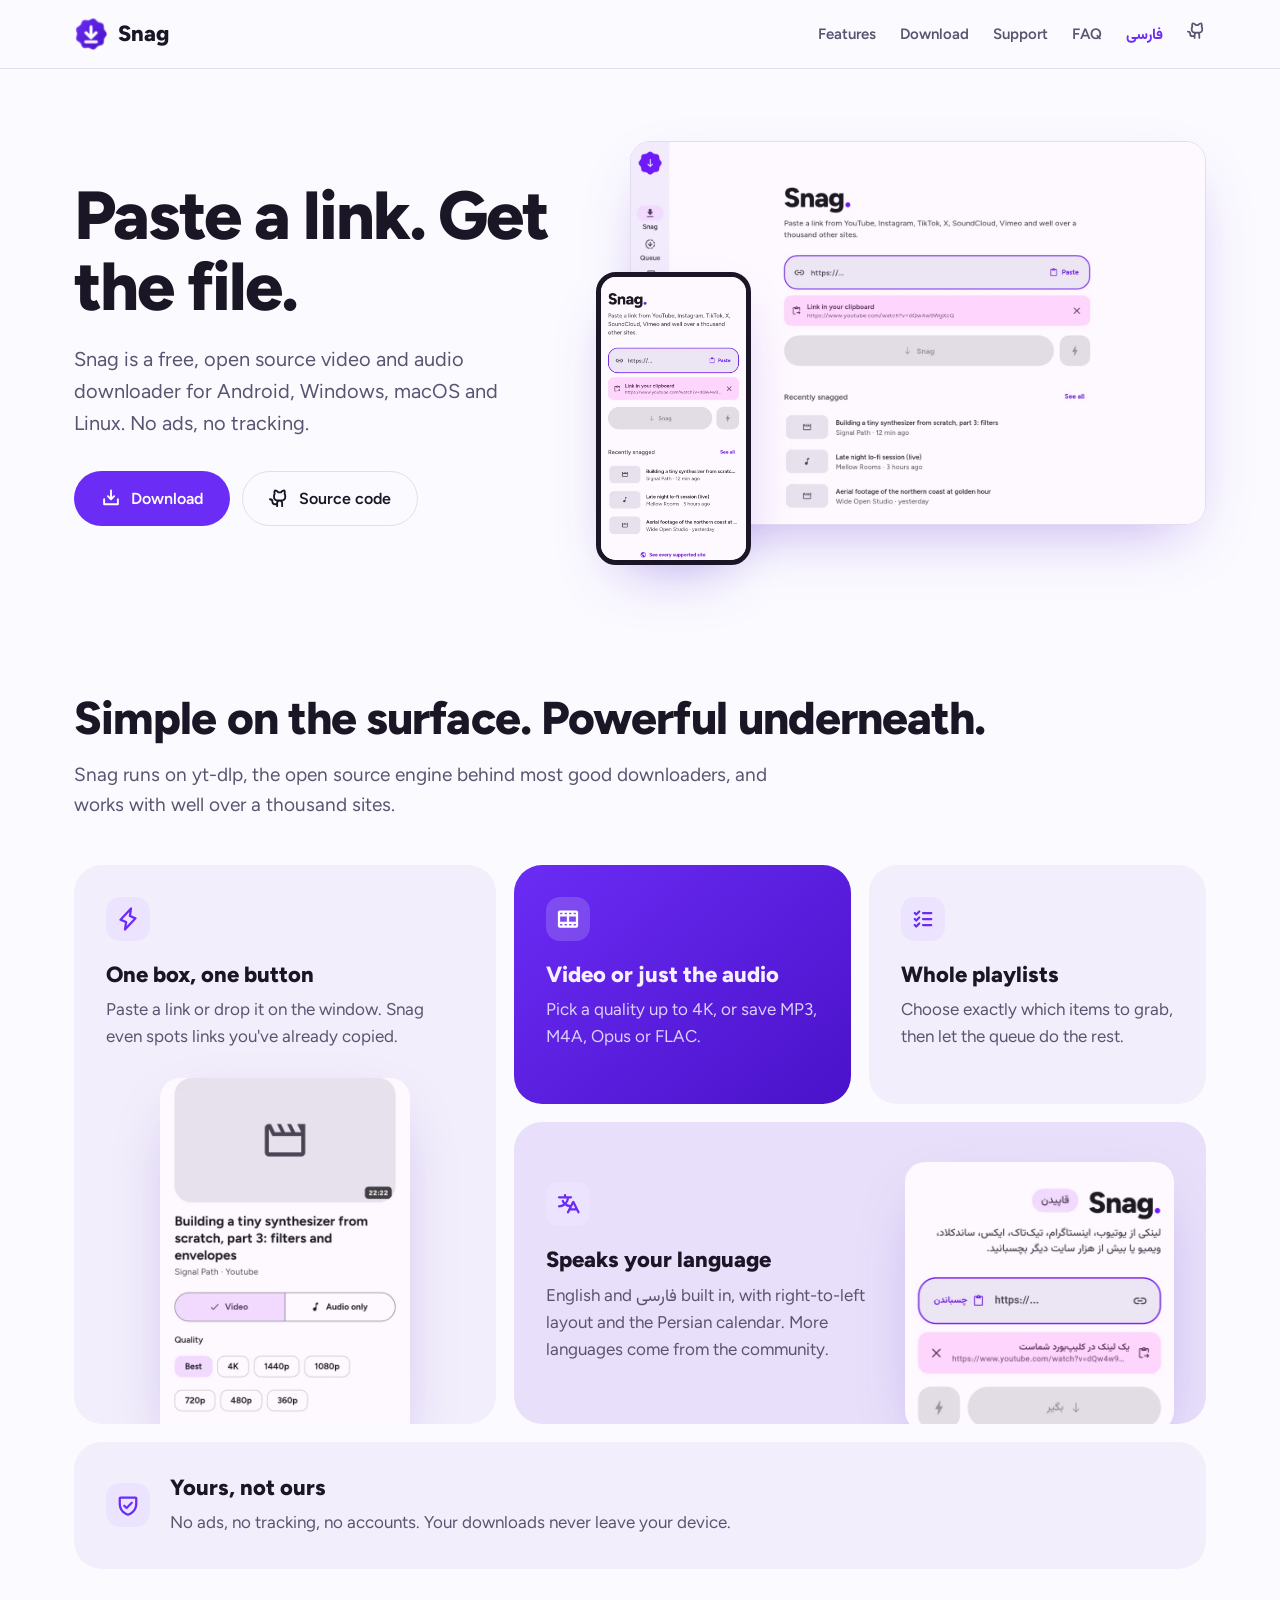
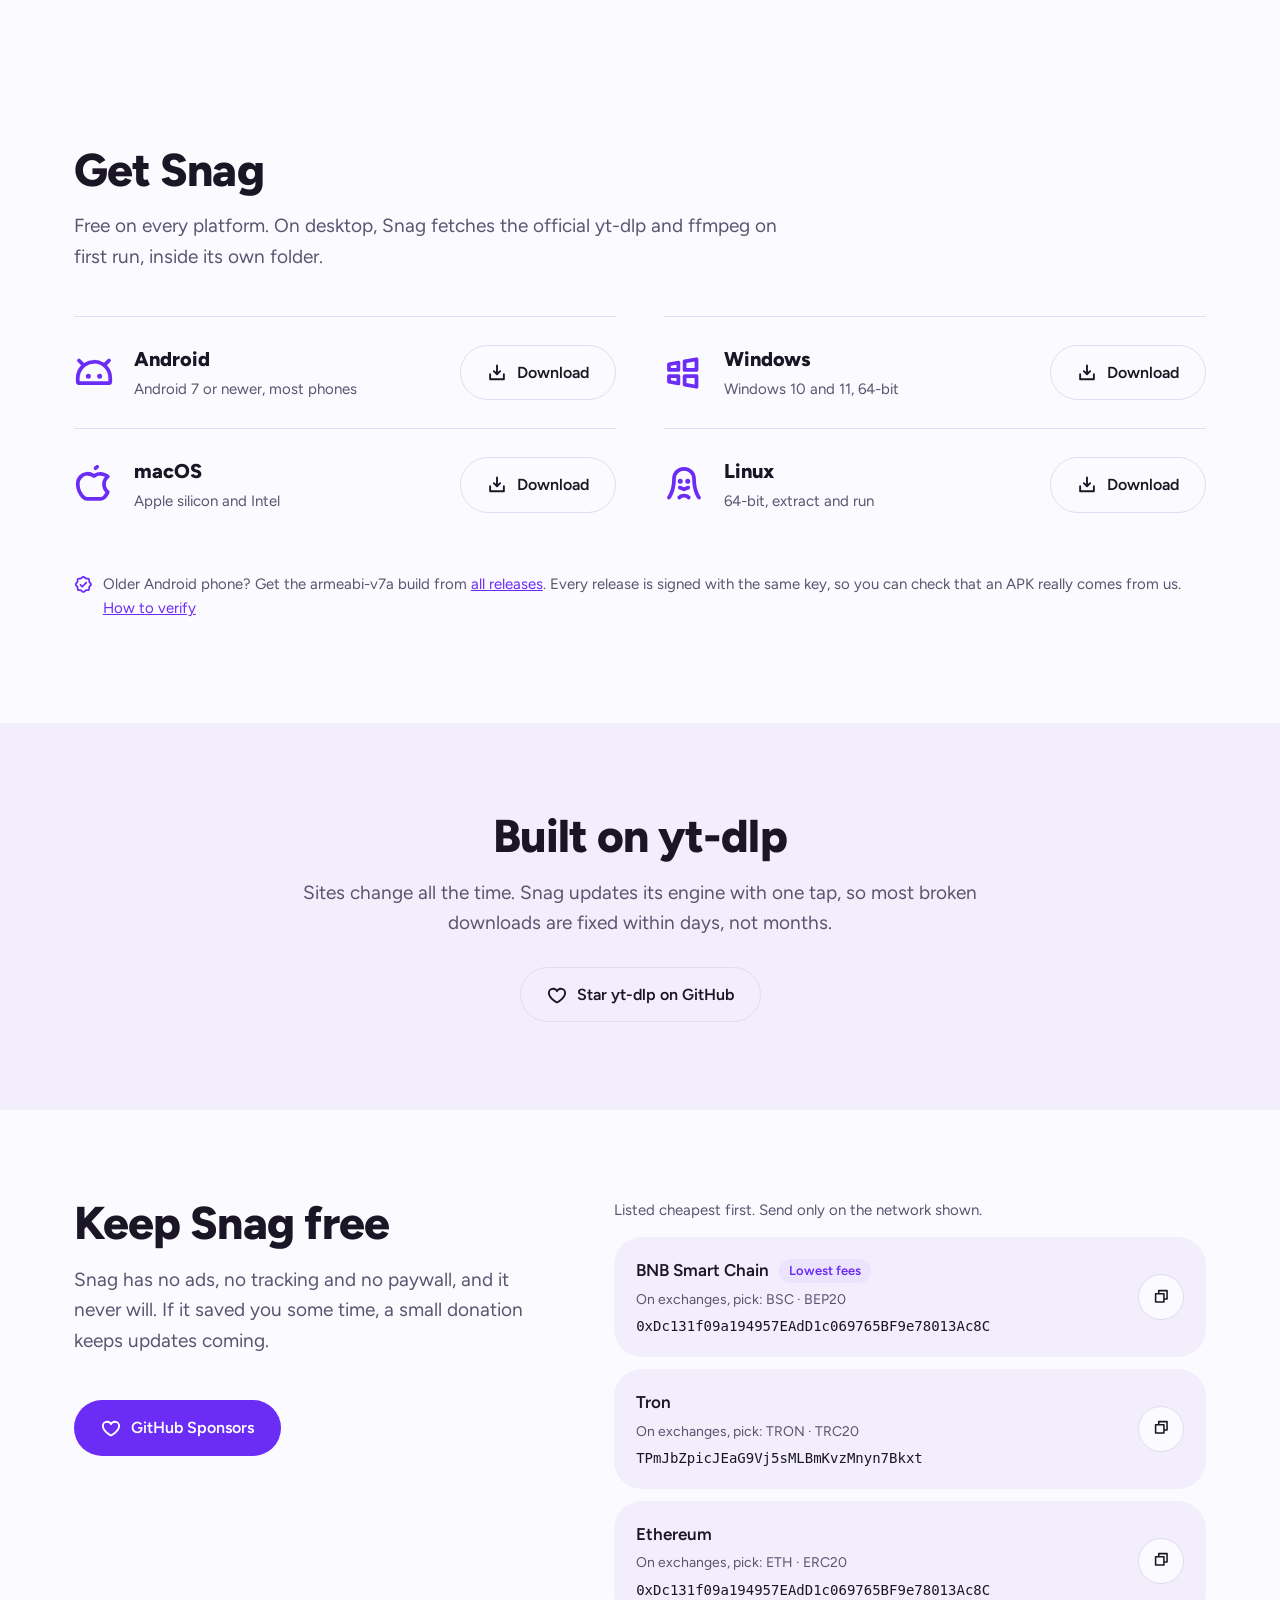
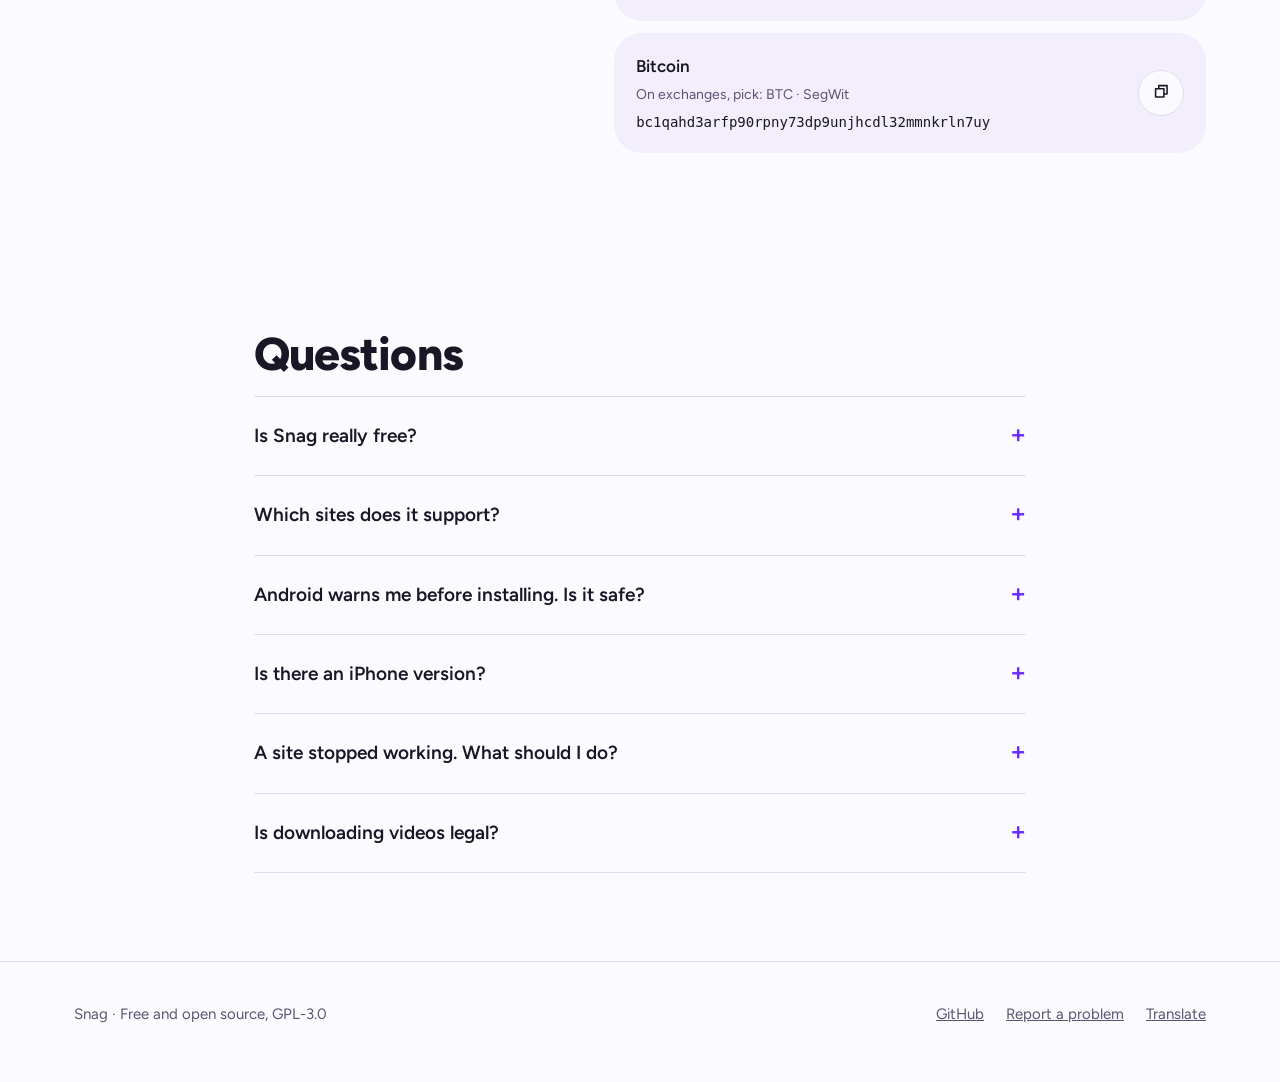
==== docs/index.html @ cbce8af0 "GitHub Pages site (English + Persian), stable release file names - docs/: landing page built by tool" ====
<!doctype html>
<html lang="en" dir="ltr">
<head>
<meta charset="utf-8">
<meta name="viewport" content="width=device-width, initial-scale=1">
<title>Snag: Free Open Source Video Downloader for Android and PC</title>
<meta name="description" content="Paste a link, get the file. Snag downloads video and audio from YouTube, Instagram, TikTok and over a thousand sites. Free, open source, no ads.">
<link rel="canonical" href="https://salehtz.github.io/snag/">
<link rel="alternate" hreflang="en" href="https://salehtz.github.io/snag/">
<link rel="alternate" hreflang="fa" href="https://salehtz.github.io/snag/fa/">
<link rel="alternate" hreflang="x-default" href="https://salehtz.github.io/snag/">
<meta name="theme-color" content="#6b2cf5">
<link rel="icon" type="image/png" sizes="32x32" href="site/favicon-32.png">
<link rel="apple-touch-icon" href="site/apple-touch-icon.png">
<meta property="og:type" content="website">
<meta property="og:site_name" content="Snag">
<meta property="og:title" content="Snag: Free Open Source Video Downloader for Android and PC">
<meta property="og:description" content="Paste a link, get the file. Snag downloads video and audio from YouTube, Instagram, TikTok and over a thousand sites. Free, open source, no ads.">
<meta property="og:url" content="https://salehtz.github.io/snag/">
<meta property="og:image" content="https://salehtz.github.io/snag/site/og-image.png">
<meta property="og:image:width" content="1200">
<meta property="og:image:height" content="630">
<meta property="og:locale" content="en_US">
<meta name="twitter:card" content="summary_large_image">
<link rel="preload" href="site/fonts/Figtree-ExtraBold.ttf" as="font" type="font/ttf" crossorigin>
<link rel="stylesheet" href="site/style.css">
<script type="application/ld+json">{"@context": "https://schema.org", "@type": "SoftwareApplication", "name": "Snag", "description": "Paste a link, get the file. Snag downloads video and audio from YouTube, Instagram, TikTok and over a thousand sites. Free, open source, no ads.", "url": "https://salehtz.github.io/snag/", "image": "https://salehtz.github.io/snag/site/icon-512.png", "screenshot": "https://salehtz.github.io/snag/site/img/home_phone_light.webp", "applicationCategory": "MultimediaApplication", "operatingSystem": "Android, Windows, macOS, Linux", "offers": {"@type": "Offer", "price": "0", "priceCurrency": "USD"}, "license": "https://www.gnu.org/licenses/gpl-3.0.html", "downloadUrl": "https://github.com/SalehTZ/snag/releases/latest", "codeRepository": "https://github.com/SalehTZ/snag", "inLanguage": ["en", "fa"]}</script>
<script type="application/ld+json">{"@context": "https://schema.org", "@type": "FAQPage", "mainEntity": [{"@type": "Question", "name": "Is Snag really free?", "acceptedAnswer": {"@type": "Answer", "text": "Yes. Snag is open source under the GPL-3.0 license, with no ads, no tracking, no accounts and no paid version. Donations keep development going."}}, {"@type": "Question", "name": "Which sites does it support?", "acceptedAnswer": {"@type": "Answer", "text": "Anything yt-dlp supports, including YouTube, Instagram, TikTok, X, Facebook, SoundCloud, Vimeo, Twitch, Reddit and well over a thousand more."}}, {"@type": "Question", "name": "Android warns me before installing. Is it safe?", "acceptedAnswer": {"@type": "Answer", "text": "Snag isn't on Google Play yet, so Play Protect may say it hasn't seen the app before. The code is public, and every release is signed with the same key, which you can verify."}}, {"@type": "Question", "name": "Is there an iPhone version?", "acceptedAnswer": {"@type": "Answer", "text": "No. iOS doesn't allow apps to run yt-dlp. Snag runs on Android, Windows, macOS and Linux."}}, {"@type": "Question", "name": "A site stopped working. What should I do?", "acceptedAnswer": {"@type": "Answer", "text": "Open Settings, then Components, and update yt-dlp. You can also switch on the nightly version, where fixes for broken sites land first."}}, {"@type": "Question", "name": "Is downloading videos legal?", "acceptedAnswer": {"@type": "Answer", "text": "It depends on the content and where you live. Only download what you have the right to, and respect each site's terms."}}]}</script>
</head>
<body>
<header class="nav"><div class="wrap">
  <a class="brand" href="./"><img src="site/favicon-32.png" srcset="site/icon-512.png 2x" alt="" width="34" height="34">Snag</a>
  <nav class="nav-links"><a class="hide-sm" href="#features">Features</a><a class="hide-sm" href="#download">Download</a><a class="hide-sm" href="#support">Support</a><a class="hide-sm" href="#faq">FAQ</a><a class="lang" href="fa/" hreflang="fa" lang="fa">فارسی</a>
  <a href="https://github.com/SalehTZ/snag" aria-label="GitHub"><svg class="icon " aria-hidden="true" xmlns="http://www.w3.org/2000/svg" viewBox="0 0 256 256" fill="currentColor"><path d="M212.62,75.17A63.7,63.7,0,0,0,206.39,26,12,12,0,0,0,196,20a63.71,63.71,0,0,0-50,24H126A63.71,63.71,0,0,0,76,20a12,12,0,0,0-10.39,6,63.7,63.7,0,0,0-6.23,49.17A61.5,61.5,0,0,0,52,104v8a60.1,60.1,0,0,0,45.76,58.28A43.66,43.66,0,0,0,92,192v4H76a20,20,0,0,1-20-20,44.05,44.05,0,0,0-44-44,12,12,0,0,0,0,24,20,20,0,0,1,20,20,44.05,44.05,0,0,0,44,44H92v12a12,12,0,0,0,24,0V192a20,20,0,0,1,40,0v40a12,12,0,0,0,24,0V192a43.66,43.66,0,0,0-5.76-21.72A60.1,60.1,0,0,0,220,112v-8A61.5,61.5,0,0,0,212.62,75.17ZM196,112a36,36,0,0,1-36,36H112a36,36,0,0,1-36-36v-8a37.87,37.87,0,0,1,6.13-20.12,11.65,11.65,0,0,0,1.58-11.49,39.9,39.9,0,0,1-.4-27.72,39.87,39.87,0,0,1,26.41,17.8A12,12,0,0,0,119.82,68h32.35a12,12,0,0,0,10.11-5.53,39.84,39.84,0,0,1,26.41-17.8,39.9,39.9,0,0,1-.4,27.72,12,12,0,0,0,1.61,11.53A37.85,37.85,0,0,1,196,104Z"/></svg></a></nav>
</div></header>

<main>
<section class="hero"><div class="wrap">
  <div>
    <h1 class="rise">Paste a link. Get the file.</h1>
    <p class="rise rise-2">Snag is a free, open source video and audio downloader for Android, Windows, macOS and Linux. No ads, no tracking.</p>
    <div class="ctas rise rise-3">
      <a class="btn btn-primary" href="#download"><svg class="icon " aria-hidden="true" xmlns="http://www.w3.org/2000/svg" viewBox="0 0 256 256" fill="currentColor"><path d="M228,144v64a12,12,0,0,1-12,12H40a12,12,0,0,1-12-12V144a12,12,0,0,1,24,0v52H204V144a12,12,0,0,1,24,0Zm-108.49,8.49a12,12,0,0,0,17,0l40-40a12,12,0,0,0-17-17L140,115V32a12,12,0,0,0-24,0v83L96.49,95.51a12,12,0,0,0-17,17Z"/></svg>Download</a>
      <a class="btn btn-ghost" href="https://github.com/SalehTZ/snag"><svg class="icon " aria-hidden="true" xmlns="http://www.w3.org/2000/svg" viewBox="0 0 256 256" fill="currentColor"><path d="M212.62,75.17A63.7,63.7,0,0,0,206.39,26,12,12,0,0,0,196,20a63.71,63.71,0,0,0-50,24H126A63.71,63.71,0,0,0,76,20a12,12,0,0,0-10.39,6,63.7,63.7,0,0,0-6.23,49.17A61.5,61.5,0,0,0,52,104v8a60.1,60.1,0,0,0,45.76,58.28A43.66,43.66,0,0,0,92,192v4H76a20,20,0,0,1-20-20,44.05,44.05,0,0,0-44-44,12,12,0,0,0,0,24,20,20,0,0,1,20,20,44.05,44.05,0,0,0,44,44H92v12a12,12,0,0,0,24,0V192a20,20,0,0,1,40,0v40a12,12,0,0,0,24,0V192a43.66,43.66,0,0,0-5.76-21.72A60.1,60.1,0,0,0,220,112v-8A61.5,61.5,0,0,0,212.62,75.17ZM196,112a36,36,0,0,1-36,36H112a36,36,0,0,1-36-36v-8a37.87,37.87,0,0,1,6.13-20.12,11.65,11.65,0,0,0,1.58-11.49,39.9,39.9,0,0,1-.4-27.72,39.87,39.87,0,0,1,26.41,17.8A12,12,0,0,0,119.82,68h32.35a12,12,0,0,0,10.11-5.53,39.84,39.84,0,0,1,26.41-17.8,39.9,39.9,0,0,1-.4,27.72,12,12,0,0,0,1.61,11.53A37.85,37.85,0,0,1,196,104Z"/></svg>Source code</a>
    </div>
  </div>
  <div class="shots rise rise-2">
    <picture><source srcset="site/img/home_desktop_dark.webp" media="(prefers-color-scheme: dark)"><img class="desktop" src="site/img/home_desktop_light.webp" alt="Snag on a desktop computer, ready for a link" width="1400" height="933" fetchpriority="high" decoding="sync"></picture>
    <picture><source srcset="site/img/home_phone_dark.webp" media="(prefers-color-scheme: dark)"><img class="phone" src="site/img/home_phone_light.webp" alt="Snag on an Android phone" width="560" height="1213" fetchpriority="high" decoding="sync"></picture>
  </div>
</div></section>

<section id="features"><div class="wrap">
  <h2>Simple on the surface. Powerful underneath.</h2>
  <p class="lead">Snag runs on yt-dlp, the open source engine behind most good downloaders, and works with well over a thousand sites.</p>
  <div class="bento"><article class="cell cell-main"><div class="ic"><svg class="icon " aria-hidden="true" xmlns="http://www.w3.org/2000/svg" viewBox="0 0 256 256" fill="currentColor"><path d="M219.71,117.38a12,12,0,0,0-7.25-8.52L161.28,88.39l10.59-70.61a12,12,0,0,0-20.64-10l-112,120a12,12,0,0,0,4.31,19.33l51.18,20.47L84.13,238.22a12,12,0,0,0,20.64,10l112-120A12,12,0,0,0,219.71,117.38ZM113.6,203.55l6.27-41.77a12,12,0,0,0-7.41-12.92L68.74,131.37,142.4,52.45l-6.27,41.77a12,12,0,0,0,7.41,12.92l43.72,17.49Z"/></svg></div><h3>One box, one button</h3><p>Paste a link or drop it on the window. Snag even spots links you&#x27;ve already copied.</p><picture><source srcset="site/img/sheet_phone_dark.webp" media="(prefers-color-scheme: dark)"><img class="" src="site/img/sheet_phone_light.webp" alt="Choosing quality before a download" width="560" height="1213" loading="lazy" decoding="async"></picture></article><article class="cell cell-brand"><div class="ic"><svg class="icon " aria-hidden="true" xmlns="http://www.w3.org/2000/svg" viewBox="0 0 256 256" fill="currentColor"><path d="M216,36H40A20,20,0,0,0,20,56V200a20,20,0,0,0,20,20H216a20,20,0,0,0,20-20V56A20,20,0,0,0,216,36ZM44,100h72v56H44Zm96-24V60h24V76Zm-24,0H92V60h24Zm0,104v16H92V180Zm24,0h24v16H140Zm0-24V100h72v56Zm72-80H188V60h24ZM68,60V76H44V60ZM44,180H68v16H44Zm144,16V180h24v16Z"/></svg></div><h3>Video or just the audio</h3><p>Pick a quality up to 4K, or save MP3, M4A, Opus or FLAC.</p></article><article class="cell"><div class="ic"><svg class="icon " aria-hidden="true" xmlns="http://www.w3.org/2000/svg" viewBox="0 0 256 256" fill="currentColor"><path d="M228,128a12,12,0,0,1-12,12H128a12,12,0,0,1,0-24h88A12,12,0,0,1,228,128ZM128,76h88a12,12,0,0,0,0-24H128a12,12,0,0,0,0,24Zm88,104H128a12,12,0,0,0,0,24h88a12,12,0,0,0,0-24ZM79.51,39.51,56,63l-7.51-7.52a12,12,0,0,0-17,17l16,16a12,12,0,0,0,17,0l32-32a12,12,0,0,0-17-17Zm0,64L56,127l-7.51-7.52a12,12,0,1,0-17,17l16,16a12,12,0,0,0,17,0l32-32a12,12,0,0,0-17-17Zm0,64L56,191l-7.51-7.52a12,12,0,1,0-17,17l16,16a12,12,0,0,0,17,0l32-32a12,12,0,0,0-17-17Z"/></svg></div><h3>Whole playlists</h3><p>Choose exactly which items to grab, then let the queue do the rest.</p></article><article class="cell cell-wide"><div><div class="ic"><svg class="icon " aria-hidden="true" xmlns="http://www.w3.org/2000/svg" viewBox="0 0 256 256" fill="currentColor"><path d="M250.73,210.63l-56-112a12,12,0,0,0-21.46,0l-20.52,41A84.2,84.2,0,0,1,114,126.22,107.48,107.48,0,0,0,139.33,68H160a12,12,0,0,0,0-24H108V32a12,12,0,0,0-24,0V44H32a12,12,0,0,0,0,24h83.13A83.69,83.69,0,0,1,96,110.35,84,84,0,0,1,83.6,91a12,12,0,1,0-21.81,10A107.55,107.55,0,0,0,78,126.24,83.54,83.54,0,0,1,32,140a12,12,0,0,0,0,24,107.47,107.47,0,0,0,64-21.07,108.4,108.4,0,0,0,45.39,19.44l-24.13,48.26a12,12,0,1,0,21.46,10.73L151.41,196h65.17l12.68,25.36a12,12,0,1,0,21.47-10.73ZM163.41,172,184,130.83,204.58,172Z"/></svg></div><h3>Speaks your language</h3><p>English and فارسی built in, with right-to-left layout and the Persian calendar. More languages come from the community.</p></div><picture><img class="" src="site/img/fa_home_phone.webp" alt="Snag in Persian" width="560" height="1213" loading="lazy" decoding="async"></picture></article><article class="cell cell-full"><div class="ic"><svg class="icon " aria-hidden="true" xmlns="http://www.w3.org/2000/svg" viewBox="0 0 256 256" fill="currentColor"><path d="M208,36H48A20,20,0,0,0,28,56v56c0,54.29,26.32,87.22,48.4,105.29,23.71,19.39,47.44,26,48.44,26.29a12.1,12.1,0,0,0,6.32,0c1-.28,24.73-6.9,48.44-26.29,22.08-18.07,48.4-51,48.4-105.29V56A20,20,0,0,0,208,36Zm-4,76c0,35.71-13.09,64.69-38.91,86.15A126.28,126.28,0,0,1,128,219.38a126.14,126.14,0,0,1-37.09-21.23C65.09,176.69,52,147.71,52,112V60H204ZM79.51,144.49a12,12,0,1,1,17-17L112,143l47.51-47.52a12,12,0,0,1,17,17l-56,56a12,12,0,0,1-17,0Z"/></svg></div><div><h3>Yours, not ours</h3><p>No ads, no tracking, no accounts. Your downloads never leave your device.</p></div></article></div>
</div></section>

<section id="download"><div class="wrap">
  <h2>Get Snag</h2>
  <p class="lead">Free on every platform. On desktop, Snag fetches the official yt-dlp and ffmpeg on first run, inside its own folder.</p>
  <div class="platforms"><div class="platform"><svg class="icon " aria-hidden="true" xmlns="http://www.w3.org/2000/svg" viewBox="0 0 256 256" fill="currentColor"><path d="M180,148a16,16,0,1,1-16-16A16,16,0,0,1,180,148ZM92,132a16,16,0,1,0,16,16A16,16,0,0,0,92,132Zm152,28v24a20,20,0,0,1-20,20H32a20,20,0,0,1-20-20V161.13A117.35,117.35,0,0,1,45.72,78.69L23.51,56.49a12,12,0,0,1,17-17L64.3,63.33A114.35,114.35,0,0,1,127.59,44H128a115.15,115.15,0,0,1,63.89,19.14l23.62-23.63a12,12,0,0,1,17,17l-22,22A115.18,115.18,0,0,1,244,160Zm-24,0a92,92,0,0,0-92.33-92C77.12,68.18,36,110,36,161.13V180H220Z"/></svg><div class="info"><strong>Android</strong><small>Android 7 or newer, most phones</small></div><a class="btn btn-ghost" href="https://github.com/SalehTZ/snag/releases/latest/download/snag-android-arm64-v8a.apk"><svg class="icon " aria-hidden="true" xmlns="http://www.w3.org/2000/svg" viewBox="0 0 256 256" fill="currentColor"><path d="M228,144v64a12,12,0,0,1-12,12H40a12,12,0,0,1-12-12V144a12,12,0,0,1,24,0v52H204V144a12,12,0,0,1,24,0Zm-108.49,8.49a12,12,0,0,0,17,0l40-40a12,12,0,0,0-17-17L140,115V32a12,12,0,0,0-24,0v83L96.49,95.51a12,12,0,0,0-17,17Z"/></svg>Download</a></div><div class="platform"><svg class="icon " aria-hidden="true" xmlns="http://www.w3.org/2000/svg" viewBox="0 0 256 256" fill="currentColor"><path d="M99.69,51.88a12,12,0,0,0-9.84-2.6l-60,10.91A12,12,0,0,0,20,72v36a12,12,0,0,0,12,12H92a12,12,0,0,0,12-12V61.09A12,12,0,0,0,99.69,51.88ZM80,96H44V82l36-6.54ZM215.69,30.79a12,12,0,0,0-9.84-2.6L129.85,42A12,12,0,0,0,120,53.82V108a12,12,0,0,0,12,12h76a12,12,0,0,0,12-12V40A12,12,0,0,0,215.69,30.79ZM196,96H144V63.83l52-9.45ZM92,136H32a12,12,0,0,0-12,12v36a12,12,0,0,0,9.85,11.81l60,10.91A12,12,0,0,0,104,194.91V148A12,12,0,0,0,92,136ZM80,180.53,44,174V160H80ZM208,136H132a12,12,0,0,0-12,12v54.18A12,12,0,0,0,129.85,214l76,13.82A12,12,0,0,0,220,216V148A12,12,0,0,0,208,136Zm-12,65.62-52-9.45V160h52Z"/></svg><div class="info"><strong>Windows</strong><small>Windows 10 and 11, 64-bit</small></div><a class="btn btn-ghost" href="https://github.com/SalehTZ/snag/releases/latest/download/snag-windows-x64.zip"><svg class="icon " aria-hidden="true" xmlns="http://www.w3.org/2000/svg" viewBox="0 0 256 256" fill="currentColor"><path d="M228,144v64a12,12,0,0,1-12,12H40a12,12,0,0,1-12-12V144a12,12,0,0,1,24,0v52H204V144a12,12,0,0,1,24,0Zm-108.49,8.49a12,12,0,0,0,17,0l40-40a12,12,0,0,0-17-17L140,115V32a12,12,0,0,0-24,0v83L96.49,95.51a12,12,0,0,0-17,17Z"/></svg>Download</a></div><div class="platform"><svg class="icon " aria-hidden="true" xmlns="http://www.w3.org/2000/svg" viewBox="0 0 256 256" fill="currentColor"><path d="M227,168a12,12,0,0,0-4.21-5.09C207.25,152.22,204,133.68,204,120c0-16.17,12.68-30.6,20.25-37.76a12,12,0,0,0,0-17.43C210.89,52.17,188.81,44,168,44a76.29,76.29,0,0,0-40,11.37,75.59,75.59,0,0,0-93.58,11A78.64,78.64,0,0,0,12,123.51,131,131,0,0,0,53.43,216,43.81,43.81,0,0,0,83.6,228h87.69a43.87,43.87,0,0,0,32.05-13.85,127.63,127.63,0,0,0,18.4-25.39c1.57-2.88,3-5.71,4.14-8.41C227.47,176.67,229.12,172.87,227,168Zm-41.23,29.82A19.78,19.78,0,0,1,171.29,204H83.6a19.85,19.85,0,0,1-13.7-5.42A107.18,107.18,0,0,1,36,122.88,54.49,54.49,0,0,1,51.5,83.28,50.86,50.86,0,0,1,88,68h.72A51.5,51.5,0,0,1,120.48,79.4a12,12,0,0,0,15,0A51.41,51.41,0,0,1,168,68a67.24,67.24,0,0,1,29.88,7.4C186.26,89.66,180,105.13,180,120c0,23.33,7.47,42.89,21.25,56.19A103.3,103.3,0,0,1,185.76,197.81ZM128.75,13A43.83,43.83,0,0,1,142.17,1.51a12,12,0,0,1,11.64,21,19.84,19.84,0,0,0-6.11,5.24A12,12,0,0,1,128.75,13Z"/></svg><div class="info"><strong>macOS</strong><small>Apple silicon and Intel</small></div><a class="btn btn-ghost" href="https://github.com/SalehTZ/snag/releases/latest/download/snag-macos.zip"><svg class="icon " aria-hidden="true" xmlns="http://www.w3.org/2000/svg" viewBox="0 0 256 256" fill="currentColor"><path d="M228,144v64a12,12,0,0,1-12,12H40a12,12,0,0,1-12-12V144a12,12,0,0,1,24,0v52H204V144a12,12,0,0,1,24,0Zm-108.49,8.49a12,12,0,0,0,17,0l40-40a12,12,0,0,0-17-17L140,115V32a12,12,0,0,0-24,0v83L96.49,95.51a12,12,0,0,0-17,17Z"/></svg>Download</a></div><div class="platform"><svg class="icon " aria-hidden="true" xmlns="http://www.w3.org/2000/svg" viewBox="0 0 256 256" fill="currentColor"><path d="M231.49,217.38a12,12,0,0,1-16.89-1.9C213.19,213.72,180,171.24,180,88A52,52,0,1,0,76,88c0,83.24-33.21,125.72-34.62,127.48A12,12,0,0,1,22.6,200.53C23,200,52,162.06,52,88a76,76,0,1,1,152,0c0,74.19,29.1,112.16,29.4,112.54A12,12,0,0,1,231.49,217.38ZM104,120a16,16,0,1,0-16-16A16,16,0,0,0,104,120Zm64-16a16,16,0,1,0-16,16A16,16,0,0,0,168,104ZM95.26,155l28,12a12,12,0,0,0,9.45,0l28-12A12,12,0,0,0,151.26,133l-23.27,10-23.27-10A12,12,0,0,0,95.26,155ZM128,184a57.12,57.12,0,0,0-38.66,15.15,12,12,0,0,0,16.23,17.69,32.86,32.86,0,0,1,44.85,0,12,12,0,1,0,16.23-17.69A57.1,57.1,0,0,0,128,184Z"/></svg><div class="info"><strong>Linux</strong><small>64-bit, extract and run</small></div><a class="btn btn-ghost" href="https://github.com/SalehTZ/snag/releases/latest/download/snag-linux-x64.tar.gz"><svg class="icon " aria-hidden="true" xmlns="http://www.w3.org/2000/svg" viewBox="0 0 256 256" fill="currentColor"><path d="M228,144v64a12,12,0,0,1-12,12H40a12,12,0,0,1-12-12V144a12,12,0,0,1,24,0v52H204V144a12,12,0,0,1,24,0Zm-108.49,8.49a12,12,0,0,0,17,0l40-40a12,12,0,0,0-17-17L140,115V32a12,12,0,0,0-24,0v83L96.49,95.51a12,12,0,0,0-17,17Z"/></svg>Download</a></div></div>
  <p class="note"><svg class="icon " aria-hidden="true" xmlns="http://www.w3.org/2000/svg" viewBox="0 0 256 256" fill="currentColor"><path d="M228.75,100.05c-3.52-3.67-7.15-7.46-8.34-10.33-1.06-2.56-1.14-7.83-1.21-12.47-.15-10-.34-22.44-9.18-31.27s-21.27-9-31.27-9.18c-4.64-.07-9.91-.15-12.47-1.21-2.87-1.19-6.66-4.82-10.33-8.34C148.87,20.46,140.05,12,128,12s-20.87,8.46-27.95,15.25c-3.67,3.52-7.46,7.15-10.33,8.34-2.56,1.06-7.83,1.14-12.47,1.21C67.25,37,54.81,37.14,46,46S37,67.25,36.8,77.25c-.07,4.64-.15,9.91-1.21,12.47-1.19,2.87-4.82,6.66-8.34,10.33C20.46,107.13,12,116,12,128S20.46,148.87,27.25,156c3.52,3.67,7.15,7.46,8.34,10.33,1.06,2.56,1.14,7.83,1.21,12.47.15,10,.34,22.44,9.18,31.27s21.27,9,31.27,9.18c4.64.07,9.91.15,12.47,1.21,2.87,1.19,6.66,4.82,10.33,8.34C107.13,235.54,116,244,128,244s20.87-8.46,27.95-15.25c3.67-3.52,7.46-7.15,10.33-8.34,2.56-1.06,7.83-1.14,12.47-1.21,10-.15,22.44-.34,31.27-9.18s9-21.27,9.18-31.27c.07-4.64.15-9.91,1.21-12.47,1.19-2.87,4.82-6.66,8.34-10.33C235.54,148.87,244,140.05,244,128S235.54,107.13,228.75,100.05Zm-17.32,39.29c-4.82,5-10.28,10.72-13.19,17.76-2.82,6.8-2.93,14.16-3,21.29-.08,5.36-.19,12.71-2.15,14.66s-9.3,2.07-14.66,2.15c-7.13.11-14.49.22-21.29,3-7,2.91-12.73,8.37-17.76,13.19C135.78,214.84,130.4,220,128,220s-7.78-5.16-11.34-8.57c-5-4.82-10.72-10.28-17.76-13.19-6.8-2.82-14.16-2.93-21.29-3-5.36-.08-12.71-.19-14.66-2.15s-2.07-9.3-2.15-14.66c-.11-7.13-.22-14.49-3-21.29-2.91-7-8.37-12.73-13.19-17.76C41.16,135.78,36,130.4,36,128s5.16-7.78,8.57-11.34c4.82-5,10.28-10.72,13.19-17.76,2.82-6.8,2.93-14.16,3-21.29C60.88,72.25,61,64.9,63,63s9.3-2.07,14.66-2.15c7.13-.11,14.49-.22,21.29-3,7-2.91,12.73-8.37,17.76-13.19C120.22,41.16,125.6,36,128,36s7.78,5.16,11.34,8.57c5,4.82,10.72,10.28,17.76,13.19,6.8,2.82,14.16,2.93,21.29,3,5.36.08,12.71.19,14.66,2.15s2.07,9.3,2.15,14.66c.11,7.13.22,14.49,3,21.29,2.91,7,8.37,12.73,13.19,17.76,3.41,3.56,8.57,8.94,8.57,11.34S214.84,135.78,211.43,139.34ZM176.49,95.51a12,12,0,0,1,0,17l-56,56a12,12,0,0,1-17,0l-24-24a12,12,0,1,1,17-17L112,143l47.51-47.52A12,12,0,0,1,176.49,95.51Z"/></svg><span>Older Android phone? Get the armeabi-v7a build from <a href="https://github.com/SalehTZ/snag/releases/latest">all releases</a>. Every release is signed with the same key, so you can check that an APK really comes from us. <a href="https://github.com/SalehTZ/snag#readme">How to verify</a></span></p>
</div></section>

<section class="engine"><div class="wrap">
  <h2>Built on yt-dlp</h2>
  <p>Sites change all the time. Snag updates its engine with one tap, so most broken downloads are fixed within days, not months.</p>
  <a class="btn btn-ghost" href="https://github.com/yt-dlp/yt-dlp"><svg class="icon " aria-hidden="true" xmlns="http://www.w3.org/2000/svg" viewBox="0 0 256 256" fill="currentColor"><path d="M178,36c-20.09,0-37.92,7.93-50,21.56C115.92,43.93,98.09,36,78,36a66.08,66.08,0,0,0-66,66c0,72.34,105.81,130.14,110.31,132.57a12,12,0,0,0,11.38,0C138.19,232.14,244,174.34,244,102A66.08,66.08,0,0,0,178,36Zm-5.49,142.36A328.69,328.69,0,0,1,128,210.16a328.69,328.69,0,0,1-44.51-31.8C61.82,159.77,36,131.42,36,102A42,42,0,0,1,78,60c17.8,0,32.7,9.4,38.89,24.54a12,12,0,0,0,22.22,0C145.3,69.4,160.2,60,178,60a42,42,0,0,1,42,42C220,131.42,194.18,159.77,172.51,178.36Z"/></svg>Star yt-dlp on GitHub</a>
</div></section>

<section id="support" class="support"><div class="wrap">
  <div>
    <h2>Keep Snag free</h2>
    <p class="lead">Snag has no ads, no tracking and no paywall, and it never will. If it saved you some time, a small donation keeps updates coming.</p>
    <a class="btn btn-primary" href="https://github.com/sponsors/SalehTZ"><svg class="icon " aria-hidden="true" xmlns="http://www.w3.org/2000/svg" viewBox="0 0 256 256" fill="currentColor"><path d="M178,36c-20.09,0-37.92,7.93-50,21.56C115.92,43.93,98.09,36,78,36a66.08,66.08,0,0,0-66,66c0,72.34,105.81,130.14,110.31,132.57a12,12,0,0,0,11.38,0C138.19,232.14,244,174.34,244,102A66.08,66.08,0,0,0,178,36Zm-5.49,142.36A328.69,328.69,0,0,1,128,210.16a328.69,328.69,0,0,1-44.51-31.8C61.82,159.77,36,131.42,36,102A42,42,0,0,1,78,60c17.8,0,32.7,9.4,38.89,24.54a12,12,0,0,0,22.22,0C145.3,69.4,160.2,60,178,60a42,42,0,0,1,42,42C220,131.42,194.18,159.77,172.51,178.36Z"/></svg>GitHub Sponsors</a>
  </div>
  <div>
    <p class="note" style="margin-top:0">Listed cheapest first. Send only on the network shown.</p>
    <div class="wallets"><div class="wallet"><div class="net">BNB Smart Chain<span class="pill">Lowest fees</span></div><div class="pick">On exchanges, pick: <span class="ltr">BSC · BEP20</span></div><code>0xDc131f09a194957EAdD1c069765BF9e78013Ac8C</code><button class="copy" type="button" data-copy="0xDc131f09a194957EAdD1c069765BF9e78013Ac8C" aria-label="Copy address: BNB Smart Chain"><span class="todo"><svg class="icon " aria-hidden="true" xmlns="http://www.w3.org/2000/svg" viewBox="0 0 256 256" fill="currentColor"><path d="M216,28H88A12,12,0,0,0,76,40V76H40A12,12,0,0,0,28,88V216a12,12,0,0,0,12,12H168a12,12,0,0,0,12-12V180h36a12,12,0,0,0,12-12V40A12,12,0,0,0,216,28ZM156,204H52V100H156Zm48-48H180V88a12,12,0,0,0-12-12H100V52H204Z"/></svg></span><span class="done"><svg class="icon " aria-hidden="true" xmlns="http://www.w3.org/2000/svg" viewBox="0 0 256 256" fill="currentColor"><path d="M232.49,80.49l-128,128a12,12,0,0,1-17,0l-56-56a12,12,0,1,1,17-17L96,183,215.51,63.51a12,12,0,0,1,17,17Z"/></svg></span></button></div><div class="wallet"><div class="net">Tron</div><div class="pick">On exchanges, pick: <span class="ltr">TRON · TRC20</span></div><code>TPmJbZpicJEaG9Vj5sMLBmKvzMnyn7Bkxt</code><button class="copy" type="button" data-copy="TPmJbZpicJEaG9Vj5sMLBmKvzMnyn7Bkxt" aria-label="Copy address: Tron"><span class="todo"><svg class="icon " aria-hidden="true" xmlns="http://www.w3.org/2000/svg" viewBox="0 0 256 256" fill="currentColor"><path d="M216,28H88A12,12,0,0,0,76,40V76H40A12,12,0,0,0,28,88V216a12,12,0,0,0,12,12H168a12,12,0,0,0,12-12V180h36a12,12,0,0,0,12-12V40A12,12,0,0,0,216,28ZM156,204H52V100H156Zm48-48H180V88a12,12,0,0,0-12-12H100V52H204Z"/></svg></span><span class="done"><svg class="icon " aria-hidden="true" xmlns="http://www.w3.org/2000/svg" viewBox="0 0 256 256" fill="currentColor"><path d="M232.49,80.49l-128,128a12,12,0,0,1-17,0l-56-56a12,12,0,1,1,17-17L96,183,215.51,63.51a12,12,0,0,1,17,17Z"/></svg></span></button></div><div class="wallet"><div class="net">Ethereum</div><div class="pick">On exchanges, pick: <span class="ltr">ETH · ERC20</span></div><code>0xDc131f09a194957EAdD1c069765BF9e78013Ac8C</code><button class="copy" type="button" data-copy="0xDc131f09a194957EAdD1c069765BF9e78013Ac8C" aria-label="Copy address: Ethereum"><span class="todo"><svg class="icon " aria-hidden="true" xmlns="http://www.w3.org/2000/svg" viewBox="0 0 256 256" fill="currentColor"><path d="M216,28H88A12,12,0,0,0,76,40V76H40A12,12,0,0,0,28,88V216a12,12,0,0,0,12,12H168a12,12,0,0,0,12-12V180h36a12,12,0,0,0,12-12V40A12,12,0,0,0,216,28ZM156,204H52V100H156Zm48-48H180V88a12,12,0,0,0-12-12H100V52H204Z"/></svg></span><span class="done"><svg class="icon " aria-hidden="true" xmlns="http://www.w3.org/2000/svg" viewBox="0 0 256 256" fill="currentColor"><path d="M232.49,80.49l-128,128a12,12,0,0,1-17,0l-56-56a12,12,0,1,1,17-17L96,183,215.51,63.51a12,12,0,0,1,17,17Z"/></svg></span></button></div><div class="wallet"><div class="net">Bitcoin</div><div class="pick">On exchanges, pick: <span class="ltr">BTC · SegWit</span></div><code>bc1qahd3arfp90rpny73dp9unjhcdl32mmnkrln7uy</code><button class="copy" type="button" data-copy="bc1qahd3arfp90rpny73dp9unjhcdl32mmnkrln7uy" aria-label="Copy address: Bitcoin"><span class="todo"><svg class="icon " aria-hidden="true" xmlns="http://www.w3.org/2000/svg" viewBox="0 0 256 256" fill="currentColor"><path d="M216,28H88A12,12,0,0,0,76,40V76H40A12,12,0,0,0,28,88V216a12,12,0,0,0,12,12H168a12,12,0,0,0,12-12V180h36a12,12,0,0,0,12-12V40A12,12,0,0,0,216,28ZM156,204H52V100H156Zm48-48H180V88a12,12,0,0,0-12-12H100V52H204Z"/></svg></span><span class="done"><svg class="icon " aria-hidden="true" xmlns="http://www.w3.org/2000/svg" viewBox="0 0 256 256" fill="currentColor"><path d="M232.49,80.49l-128,128a12,12,0,0,1-17,0l-56-56a12,12,0,1,1,17-17L96,183,215.51,63.51a12,12,0,0,1,17,17Z"/></svg></span></button></div></div>
  </div>
</div></section>

<section id="faq" class="faq"><div class="wrap">
  <h2>Questions</h2>
  <details><summary>Is Snag really free?</summary><p>Yes. Snag is open source under the GPL-3.0 license, with no ads, no tracking, no accounts and no paid version. Donations keep development going.</p></details><details><summary>Which sites does it support?</summary><p>Anything yt-dlp supports, including YouTube, Instagram, TikTok, X, Facebook, SoundCloud, Vimeo, Twitch, Reddit and well over a thousand more.</p></details><details><summary>Android warns me before installing. Is it safe?</summary><p>Snag isn&#x27;t on Google Play yet, so Play Protect may say it hasn&#x27;t seen the app before. The code is public, and every release is signed with the same key, which you can verify.</p></details><details><summary>Is there an iPhone version?</summary><p>No. iOS doesn&#x27;t allow apps to run yt-dlp. Snag runs on Android, Windows, macOS and Linux.</p></details><details><summary>A site stopped working. What should I do?</summary><p>Open Settings, then Components, and update yt-dlp. You can also switch on the nightly version, where fixes for broken sites land first.</p></details><details><summary>Is downloading videos legal?</summary><p>It depends on the content and where you live. Only download what you have the right to, and respect each site&#x27;s terms.</p></details>
</div></section>
</main>

<footer><div class="wrap">
  <span>Snag · Free and open source, GPL-3.0</span>
  <nav><a href="https://github.com/SalehTZ/snag">GitHub</a><a href="https://github.com/SalehTZ/snag/issues">Report a problem</a><a href="https://github.com/SalehTZ/snag/blob/main/TRANSLATING.md">Translate</a></nav>
</div></footer>

<script>
document.querySelectorAll("[data-copy]").forEach((b) => b.addEventListener("click", async () => {
  try { await navigator.clipboard.writeText(b.dataset.copy); } catch (_) { return; }
  b.classList.add("copied");
  setTimeout(() => b.classList.remove("copied"), 1600);
}));
</script>
</body>
</html>
---- docs/site/style.css ----
/* Snag website. Plain CSS, no build step.
   Shape rule: buttons are pills, cards are 28px, screenshots are 20px. */

@font-face { font-family: Figtree; src: url(fonts/Figtree-Regular.ttf) format("truetype"); font-weight: 400; font-display: swap; }
@font-face { font-family: Figtree; src: url(fonts/Figtree-SemiBold.ttf) format("truetype"); font-weight: 600; font-display: swap; }
@font-face { font-family: Figtree; src: url(fonts/Figtree-ExtraBold.ttf) format("truetype"); font-weight: 800; font-display: swap; }
@font-face { font-family: Vazirmatn; src: url(fonts/Vazirmatn-Regular.ttf) format("truetype"); font-weight: 400; font-display: swap; }
@font-face { font-family: Vazirmatn; src: url(fonts/Vazirmatn-Bold.ttf) format("truetype"); font-weight: 600 800; font-display: swap; }

:root {
  --bg: #fbfaff;
  --surface: #f2eefb;
  --surface-strong: #e8e0fa;
  --text: #1a1625;
  --muted: #5b5470;
  --line: #e2dcf0;
  --accent: #6b2cf5;
  --accent-strong: #4a12c9;
  --on-accent: #ffffff;
  --accent-soft: #ece4ff;
  --shadow: 0 24px 60px -24px rgb(74 18 201 / 0.35);
  --radius-card: 28px;
  --radius-img: 20px;
  --font: Figtree, Vazirmatn, system-ui, sans-serif;
  color-scheme: light dark;
}

@media (prefers-color-scheme: dark) {
  :root {
    --bg: #110e1a;
    --surface: #1b1727;
    --surface-strong: #251f36;
    --text: #f1edfa;
    --muted: #b1a9c7;
    --line: #2c2540;
    --accent: #b69cff;
    --accent-strong: #d3c3ff;
    --on-accent: #1d0a52;
    --accent-soft: #2a2047;
    --shadow: 0 24px 60px -24px rgb(0 0 0 / 0.6);
  }
}

html[lang="fa"] { --font: Vazirmatn, Figtree, system-ui, sans-serif; }

* { box-sizing: border-box; }
html { scroll-behavior: smooth; }
body {
  margin: 0;
  background: var(--bg);
  color: var(--text);
  font-family: var(--font);
  font-size: 17px;
  line-height: 1.6;
  -webkit-font-smoothing: antialiased;
}
img { max-width: 100%; height: auto; display: block; }
a { color: var(--accent); }
.wrap { max-width: 1180px; margin: 0 auto; padding: 0 24px; }
.icon { width: 1.25em; height: 1.25em; flex: none; }
.ltr { direction: ltr; unicode-bidi: isolate; }

/* ---------------------------------------------------------------- nav */
.nav { position: sticky; top: 0; z-index: 10; background: color-mix(in srgb, var(--bg) 88%, transparent); backdrop-filter: blur(14px); -webkit-backdrop-filter: blur(14px); border-bottom: 1px solid var(--line); }
.nav .wrap { display: flex; align-items: center; gap: 28px; height: 68px; }
.brand { display: flex; align-items: center; gap: 10px; text-decoration: none; color: var(--text); font-weight: 800; font-size: 22px; font-family: Figtree, sans-serif; }
.brand img { width: 34px; height: 34px; }
.nav-links { display: flex; gap: 24px; margin-inline-start: auto; align-items: center; }
.nav-links a { color: var(--muted); text-decoration: none; font-weight: 600; font-size: 15px; }
.nav-links a:hover { color: var(--text); }
.nav-links .lang { color: var(--accent); }
@media (max-width: 760px) { .nav-links a.hide-sm { display: none; } }

/* ---------------------------------------------------------------- buttons */
.btn { display: inline-flex; align-items: center; gap: 10px; padding: 14px 26px; border-radius: 999px; font-weight: 600; font-size: 16px; text-decoration: none; border: 1.5px solid transparent; cursor: pointer; font-family: inherit; white-space: nowrap; transition: transform 0.18s cubic-bezier(0.16, 1, 0.3, 1), background-color 0.18s; }
.btn:active { transform: scale(0.98); }
.btn-primary { background: var(--accent); color: var(--on-accent); }
.btn-primary:hover { background: var(--accent-strong); }
.btn-ghost { color: var(--text); border-color: var(--line); background: transparent; }
.btn-ghost:hover { background: var(--surface); }
.btn:focus-visible, a:focus-visible, summary:focus-visible { outline: 3px solid var(--accent); outline-offset: 3px; }

/* ---------------------------------------------------------------- hero */
.hero { padding: 72px 0 40px; }
.hero .wrap { display: grid; grid-template-columns: 1fr 1.15fr; gap: 56px; align-items: center; }
.hero h1 { font-size: clamp(42px, 6vw, 68px); line-height: 1.05; letter-spacing: -0.03em; margin: 0 0 20px; font-weight: 800; }
html[lang="fa"] .hero h1 { letter-spacing: 0; line-height: 1.3; }
.hero p { font-size: 20px; color: var(--muted); margin: 0 0 32px; max-width: 34ch; }
.hero .ctas { display: flex; gap: 12px; flex-wrap: wrap; }
.shots { position: relative; padding-bottom: 40px; }
.shots .desktop { border-radius: var(--radius-img); box-shadow: var(--shadow); border: 1px solid var(--line); }
.shots .phone { position: absolute; width: 27%; aspect-ratio: 9 / 17; object-fit: cover; object-position: top; inset-inline-start: -6%; bottom: 0; border-radius: var(--radius-img); box-shadow: var(--shadow); border: 5px solid var(--text); }
@media (max-width: 860px) {
  .hero { padding-top: 40px; }
  .hero .wrap { grid-template-columns: 1fr; gap: 40px; }
  .shots .phone { width: 34%; inset-inline-start: auto; inset-inline-end: 4%; }
}

/* ---------------------------------------------------------------- sections */
section { padding: 88px 0; }
h2 { font-size: clamp(32px, 4vw, 46px); line-height: 1.1; letter-spacing: -0.02em; margin: 0 0 16px; font-weight: 800; }
html[lang="fa"] h2 { letter-spacing: 0; line-height: 1.35; }
.lead { color: var(--muted); font-size: 19px; max-width: 60ch; margin: 0 0 44px; }

/* features: an uneven grid with exactly five cells */
.bento { display: grid; grid-template-columns: 1.25fr 1fr 1fr; gap: 18px; }
.cell { background: var(--surface); border-radius: var(--radius-card); padding: 32px; overflow: hidden; }
.cell h3 { margin: 0 0 8px; font-size: 22px; line-height: 1.25; }
.cell p { margin: 0; color: var(--muted); }
.cell .ic { width: 44px; height: 44px; border-radius: 14px; display: grid; place-items: center; background: var(--accent-soft); color: var(--accent); margin-bottom: 20px; }
.cell .ic .icon { width: 24px; height: 24px; }
.cell-main { grid-row: span 2; display: flex; flex-direction: column; }
.cell-main picture { margin-top: 28px; align-self: center; width: 70%; }
/* Show the top of tall phone screenshots; the bottom bleeds off the card. */
.cell img { width: 100%; height: auto; border-radius: var(--radius-img); box-shadow: var(--shadow); }
.cell-main img { aspect-ratio: 9 / 13; object-fit: cover; object-position: top; margin-bottom: -48px; }
.cell-brand { background: linear-gradient(140deg, #6b2cf5, #4a12c9); color: #f5f0ff; }
.cell-brand p { color: #ddd0ff; }
.cell-brand .ic { background: rgb(255 255 255 / 0.16); color: #fff; }
.cell-wide { grid-column: span 2; display: grid; grid-template-columns: 1fr 0.8fr; gap: 24px; align-items: center; background: var(--surface-strong); }
.cell-wide img { aspect-ratio: 1 / 1; object-fit: cover; object-position: top; margin-bottom: -60px; }
.cell-wide picture { align-self: start; margin-top: 8px; }
.cell-full { grid-column: 1 / -1; display: flex; gap: 20px; align-items: center; }
.cell-full .ic { margin: 0; }
@media (max-width: 860px) {
  .bento { grid-template-columns: 1fr; }
  .cell-main, .cell-wide, .cell-full { grid-row: auto; grid-column: auto; }
  .cell-wide { grid-template-columns: 1fr; }
  .cell-wide picture, .cell-main picture { width: 75%; justify-self: center; align-self: center; }
  .cell-full { flex-direction: column; align-items: flex-start; }
}

/* download: a two-by-two list of platforms */
.platforms { display: grid; grid-template-columns: repeat(2, 1fr); gap: 0 48px; }
.platform { display: flex; align-items: center; gap: 20px; padding: 26px 0; border-top: 1px solid var(--line); }
.platform > .icon { width: 40px; height: 40px; color: var(--accent); }
.platform .info { flex: 1; min-width: 0; }
.platform strong { display: block; font-size: 20px; }
.platform small { color: var(--muted); font-size: 15px; }
.note { margin-top: 32px; color: var(--muted); font-size: 15px; display: flex; gap: 10px; align-items: flex-start; }
.note .icon { color: var(--accent); margin-top: 3px; }
@media (max-width: 760px) {
  .platforms { grid-template-columns: 1fr; }
  .platform { flex-wrap: wrap; }
}

/* engine: one short editorial block */
.engine { background: var(--surface); }
.engine .wrap { max-width: 780px; text-align: center; }
.engine p { color: var(--muted); font-size: 19px; margin: 0 auto 28px; max-width: 58ch; }

/* support */
.support .wrap { display: grid; grid-template-columns: 0.9fr 1.1fr; gap: 56px; align-items: start; }
.wallets { display: grid; gap: 12px; }
.wallet { background: var(--surface); border-radius: var(--radius-card); padding: 20px 22px; display: grid; grid-template-columns: 1fr auto; gap: 4px 16px; align-items: center; }
.wallet .net { font-weight: 600; display: flex; gap: 10px; align-items: center; flex-wrap: wrap; }
.wallet .pill { font-size: 13px; padding: 2px 10px; border-radius: 999px; background: var(--accent-soft); color: var(--accent); font-weight: 600; }
.wallet .pick { color: var(--muted); font-size: 14px; grid-column: 1; }
.wallet code { grid-column: 1; font-family: ui-monospace, "DejaVu Sans Mono", Menlo, Consolas, monospace; font-size: 14px; word-break: break-all; direction: ltr; unicode-bidi: isolate; text-align: start; }
.wallet button { grid-column: 2; grid-row: 1 / span 3; }
.copy { width: 46px; height: 46px; border-radius: 999px; border: 1.5px solid var(--line); background: var(--bg); color: var(--text); display: grid; place-items: center; cursor: pointer; transition: transform 0.18s; }
.copy:active { transform: scale(0.94); }
.copy .done { display: none; color: var(--accent); }
.copy.copied .done { display: block; }
.copy.copied .todo { display: none; }
@media (max-width: 860px) { .support .wrap { grid-template-columns: 1fr; gap: 32px; } }

/* faq */
.faq .wrap { max-width: 820px; }
details { border-top: 1px solid var(--line); padding: 6px 0; }
details:last-of-type { border-bottom: 1px solid var(--line); }
summary { cursor: pointer; list-style: none; padding: 18px 0; font-weight: 600; font-size: 19px; display: flex; justify-content: space-between; gap: 16px; }
summary::-webkit-details-marker { display: none; }
summary::after { content: "+"; color: var(--accent); font-size: 26px; line-height: 1; transition: transform 0.2s; }
details[open] summary::after { transform: rotate(45deg); }
details p { margin: 0 0 20px; color: var(--muted); max-width: 68ch; }

/* footer */
footer { border-top: 1px solid var(--line); padding: 40px 0 56px; color: var(--muted); font-size: 15px; }
footer .wrap { display: flex; flex-wrap: wrap; gap: 16px 32px; align-items: center; justify-content: space-between; }
footer nav { display: flex; gap: 22px; flex-wrap: wrap; }
footer a { color: var(--muted); }

/* entrance: content rises in once; skipped entirely for reduced motion */
@media (prefers-reduced-motion: no-preference) {
  .rise { animation: rise 0.7s cubic-bezier(0.16, 1, 0.3, 1) both; }
  .rise-2 { animation-delay: 0.08s; }
  .rise-3 { animation-delay: 0.16s; }
  @keyframes rise { from { opacity: 0; transform: translateY(18px); } to { opacity: 1; transform: none; } }
}
@media (prefers-reduced-motion: reduce) { html { scroll-behavior: auto; } }
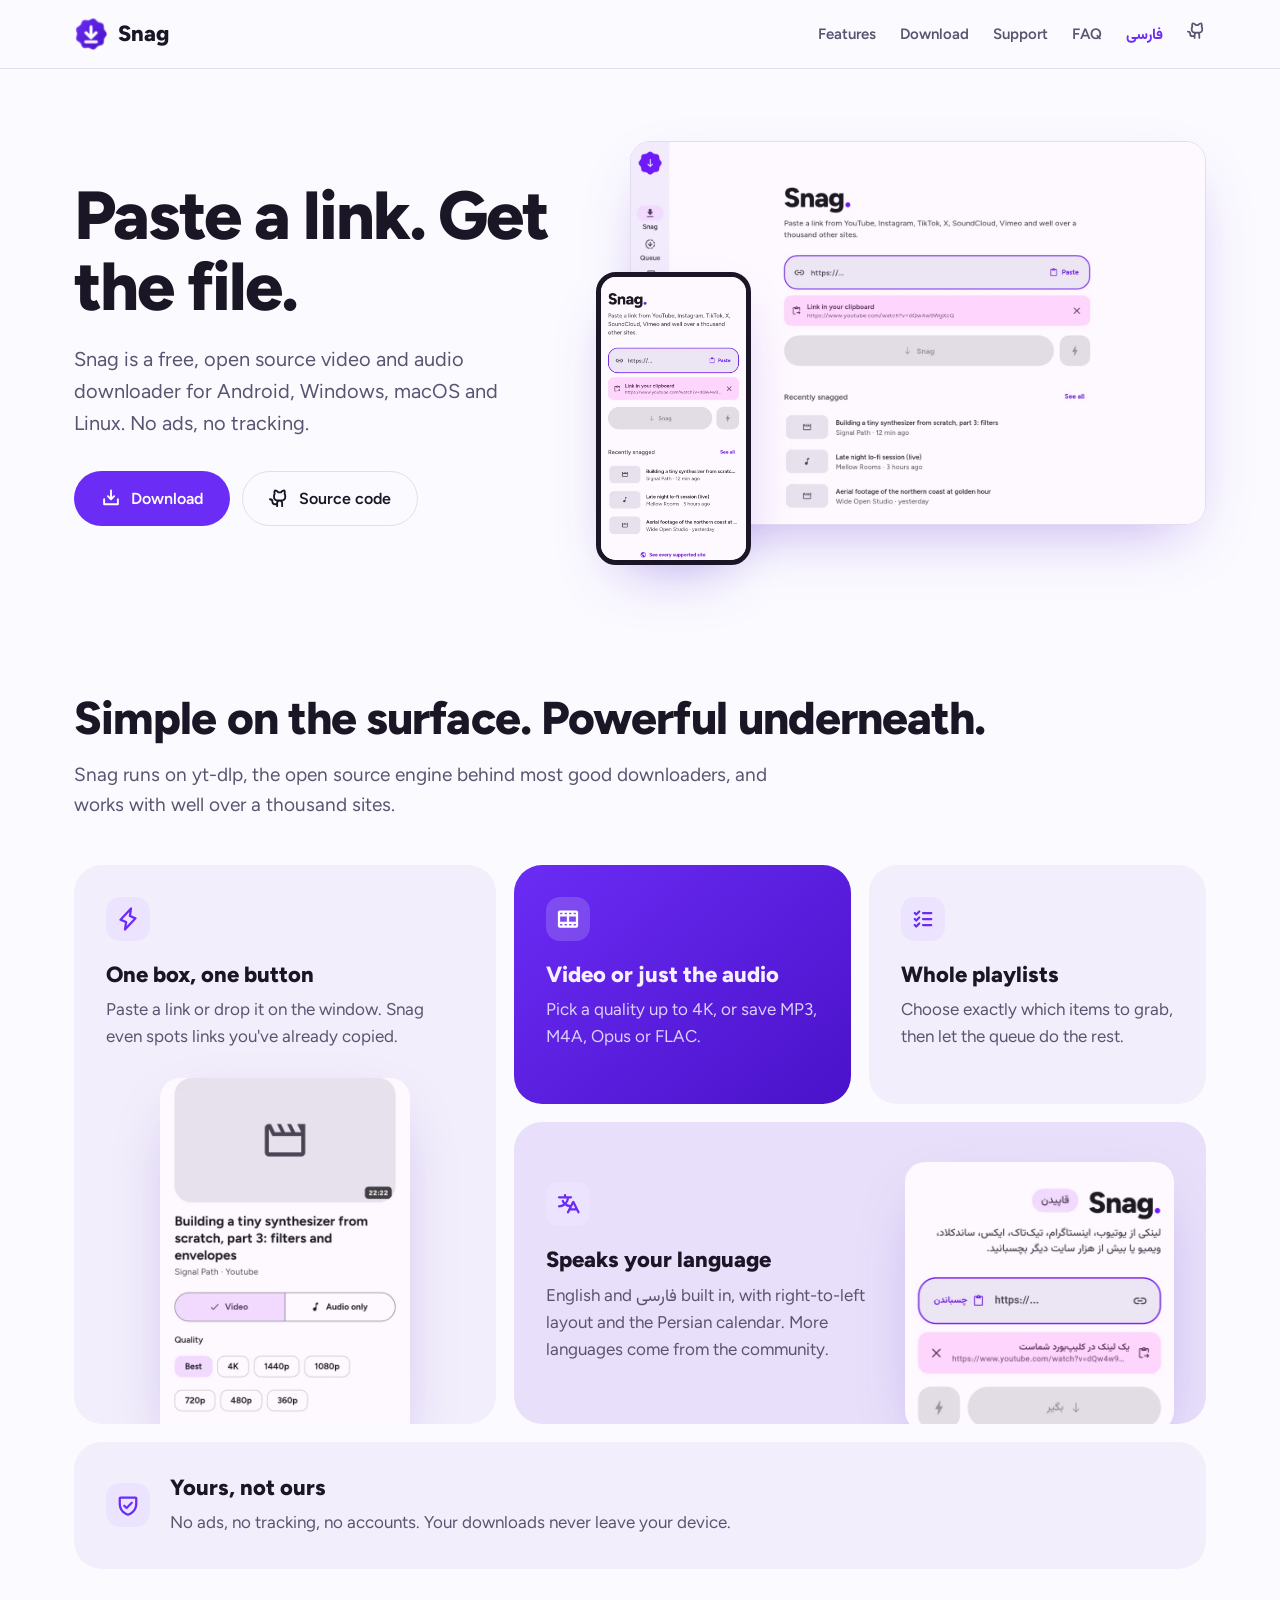
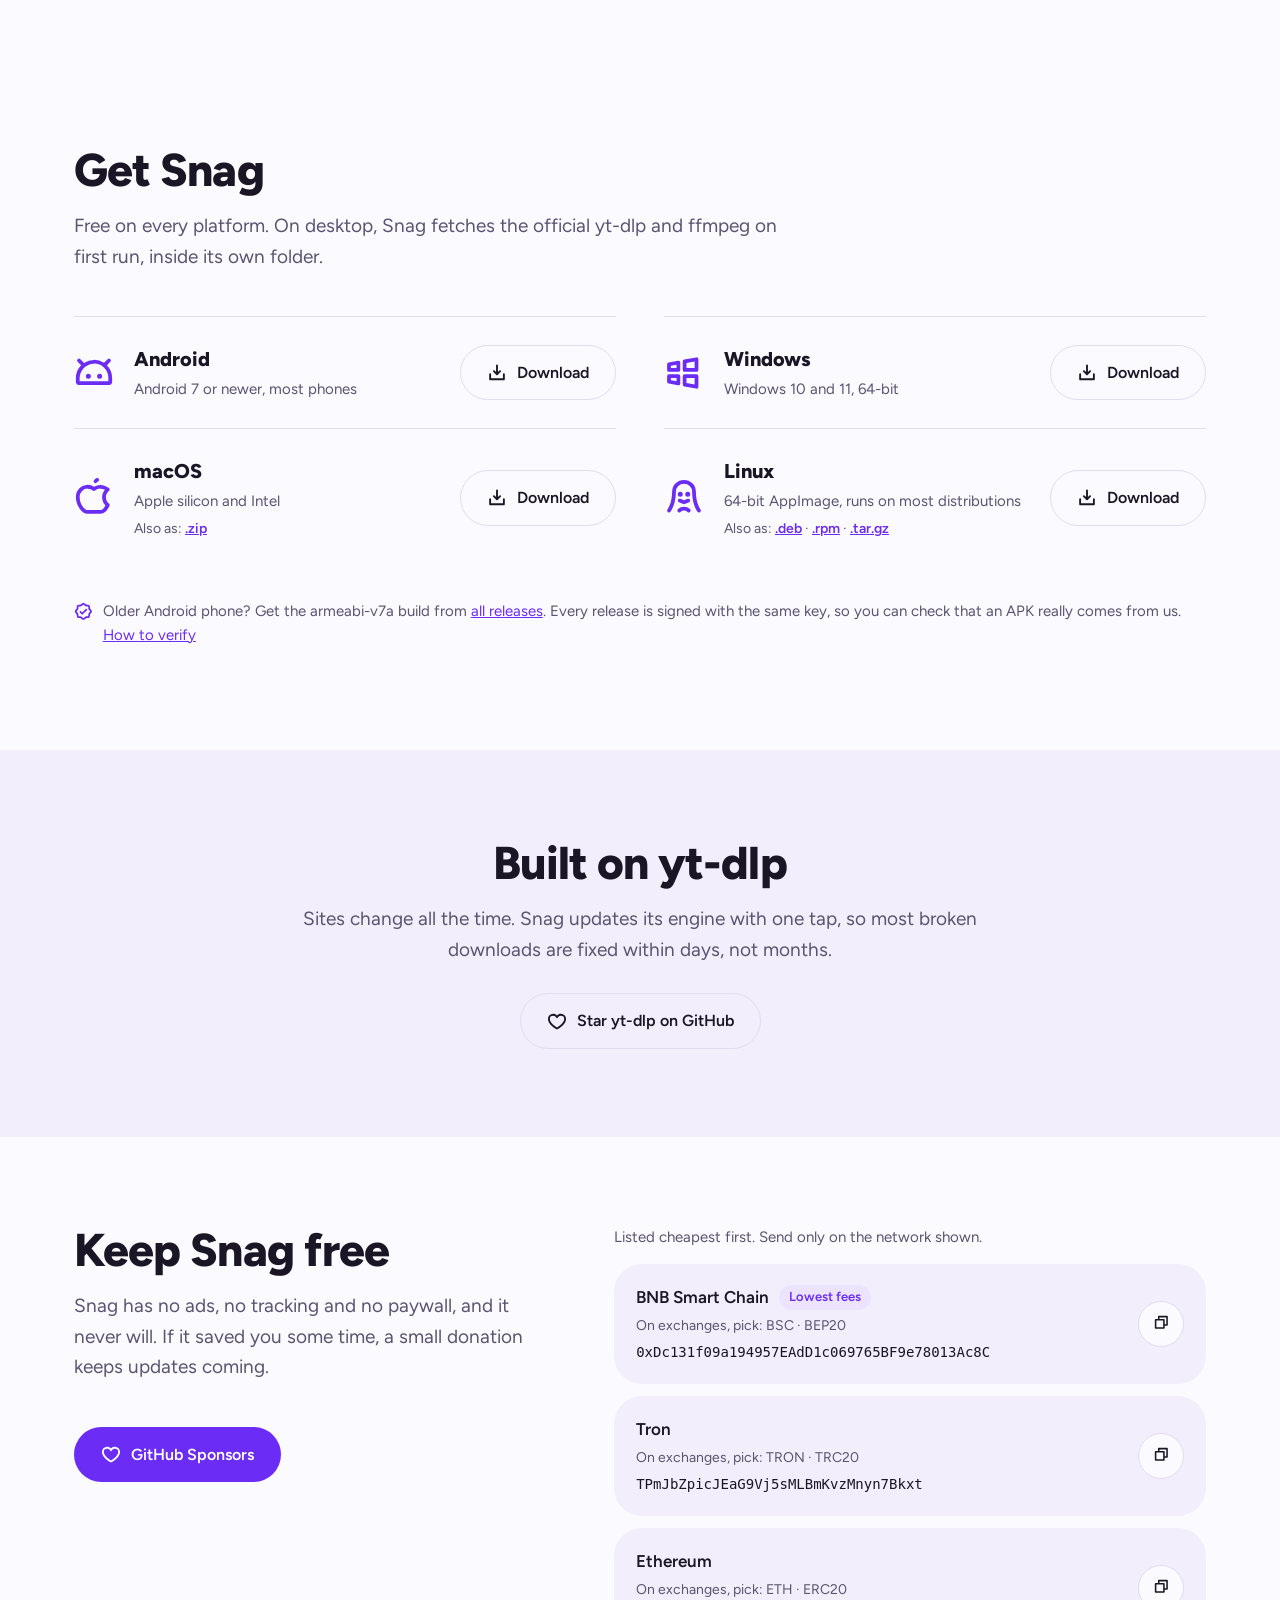
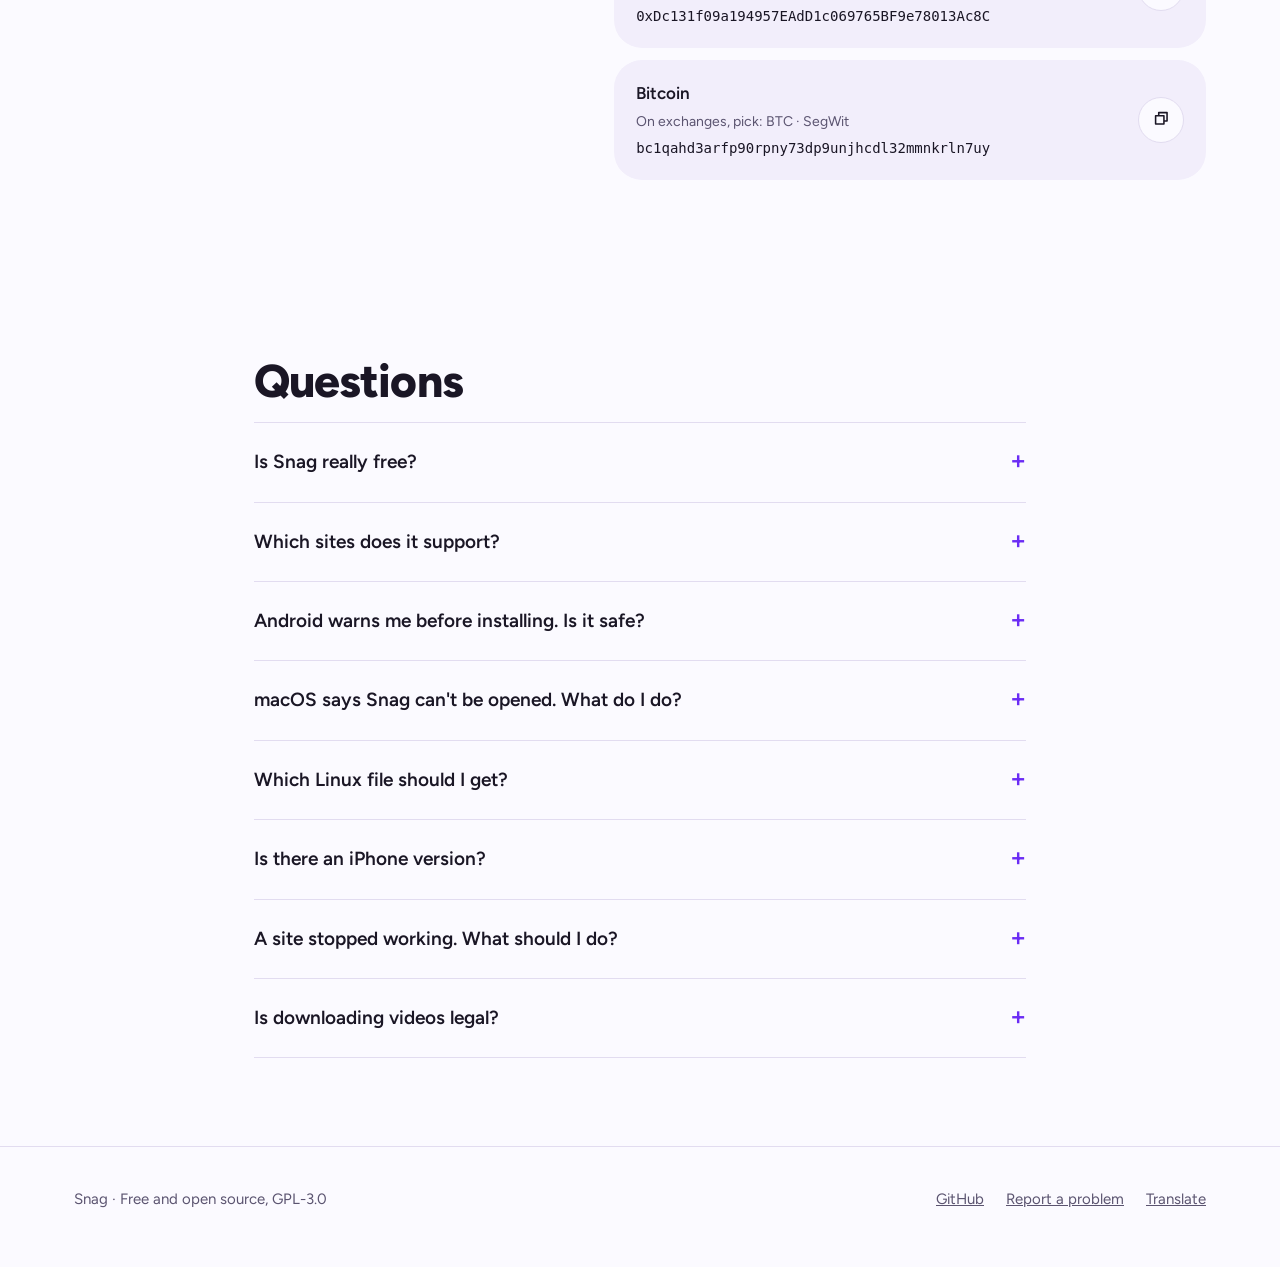
==== commit bbffc5c2: "Release DMG, deb, rpm and AppImage; list them on the site macOS - snag-macos.dmg next to the zip: th" ====
--- a/docs/index.html
+++ b/docs/index.html
@@ -25,7 +25,7 @@
 <link rel="preload" href="site/fonts/Figtree-ExtraBold.ttf" as="font" type="font/ttf" crossorigin>
 <link rel="stylesheet" href="site/style.css">
 <script type="application/ld+json">{"@context": "https://schema.org", "@type": "SoftwareApplication", "name": "Snag", "description": "Paste a link, get the file. Snag downloads video and audio from YouTube, Instagram, TikTok and over a thousand sites. Free, open source, no ads.", "url": "https://salehtz.github.io/snag/", "image": "https://salehtz.github.io/snag/site/icon-512.png", "screenshot": "https://salehtz.github.io/snag/site/img/home_phone_light.webp", "applicationCategory": "MultimediaApplication", "operatingSystem": "Android, Windows, macOS, Linux", "offers": {"@type": "Offer", "price": "0", "priceCurrency": "USD"}, "license": "https://www.gnu.org/licenses/gpl-3.0.html", "downloadUrl": "https://github.com/SalehTZ/snag/releases/latest", "codeRepository": "https://github.com/SalehTZ/snag", "inLanguage": ["en", "fa"]}</script>
-<script type="application/ld+json">{"@context": "https://schema.org", "@type": "FAQPage", "mainEntity": [{"@type": "Question", "name": "Is Snag really free?", "acceptedAnswer": {"@type": "Answer", "text": "Yes. Snag is open source under the GPL-3.0 license, with no ads, no tracking, no accounts and no paid version. Donations keep development going."}}, {"@type": "Question", "name": "Which sites does it support?", "acceptedAnswer": {"@type": "Answer", "text": "Anything yt-dlp supports, including YouTube, Instagram, TikTok, X, Facebook, SoundCloud, Vimeo, Twitch, Reddit and well over a thousand more."}}, {"@type": "Question", "name": "Android warns me before installing. Is it safe?", "acceptedAnswer": {"@type": "Answer", "text": "Snag isn't on Google Play yet, so Play Protect may say it hasn't seen the app before. The code is public, and every release is signed with the same key, which you can verify."}}, {"@type": "Question", "name": "Is there an iPhone version?", "acceptedAnswer": {"@type": "Answer", "text": "No. iOS doesn't allow apps to run yt-dlp. Snag runs on Android, Windows, macOS and Linux."}}, {"@type": "Question", "name": "A site stopped working. What should I do?", "acceptedAnswer": {"@type": "Answer", "text": "Open Settings, then Components, and update yt-dlp. You can also switch on the nightly version, where fixes for broken sites land first."}}, {"@type": "Question", "name": "Is downloading videos legal?", "acceptedAnswer": {"@type": "Answer", "text": "It depends on the content and where you live. Only download what you have the right to, and respect each site's terms."}}]}</script>
+<script type="application/ld+json">{"@context": "https://schema.org", "@type": "FAQPage", "mainEntity": [{"@type": "Question", "name": "Is Snag really free?", "acceptedAnswer": {"@type": "Answer", "text": "Yes. Snag is open source under the GPL-3.0 license, with no ads, no tracking, no accounts and no paid version. Donations keep development going."}}, {"@type": "Question", "name": "Which sites does it support?", "acceptedAnswer": {"@type": "Answer", "text": "Anything yt-dlp supports, including YouTube, Instagram, TikTok, X, Facebook, SoundCloud, Vimeo, Twitch, Reddit and well over a thousand more."}}, {"@type": "Question", "name": "Android warns me before installing. Is it safe?", "acceptedAnswer": {"@type": "Answer", "text": "Snag isn't on Google Play yet, so Play Protect may say it hasn't seen the app before. The code is public, and every release is signed with the same key, which you can verify."}}, {"@type": "Question", "name": "macOS says Snag can't be opened. What do I do?", "acceptedAnswer": {"@type": "Answer", "text": "Snag isn't notarized by Apple, which needs a paid Apple developer account. Drag Snag from the DMG into Applications and open it once. Then go to System Settings, Privacy & Security, and click Open Anyway. You only need to do this once."}}, {"@type": "Question", "name": "Which Linux file should I get?", "acceptedAnswer": {"@type": "Answer", "text": "The AppImage runs on almost any distribution: make it executable and open it. To install Snag with your package manager and get it in your app menu, use the .deb on Debian, Ubuntu or Mint, or the .rpm on Fedora or openSUSE."}}, {"@type": "Question", "name": "Is there an iPhone version?", "acceptedAnswer": {"@type": "Answer", "text": "No. iOS doesn't allow apps to run yt-dlp. Snag runs on Android, Windows, macOS and Linux."}}, {"@type": "Question", "name": "A site stopped working. What should I do?", "acceptedAnswer": {"@type": "Answer", "text": "Open Settings, then Components, and update yt-dlp. You can also switch on the nightly version, where fixes for broken sites land first."}}, {"@type": "Question", "name": "Is downloading videos legal?", "acceptedAnswer": {"@type": "Answer", "text": "It depends on the content and where you live. Only download what you have the right to, and respect each site's terms."}}]}</script>
 </head>
 <body>
 <header class="nav"><div class="wrap">
@@ -59,7 +59,7 @@
 <section id="download"><div class="wrap">
   <h2>Get Snag</h2>
   <p class="lead">Free on every platform. On desktop, Snag fetches the official yt-dlp and ffmpeg on first run, inside its own folder.</p>
-  <div class="platforms"><div class="platform"><svg class="icon " aria-hidden="true" xmlns="http://www.w3.org/2000/svg" viewBox="0 0 256 256" fill="currentColor"><path d="M180,148a16,16,0,1,1-16-16A16,16,0,0,1,180,148ZM92,132a16,16,0,1,0,16,16A16,16,0,0,0,92,132Zm152,28v24a20,20,0,0,1-20,20H32a20,20,0,0,1-20-20V161.13A117.35,117.35,0,0,1,45.72,78.69L23.51,56.49a12,12,0,0,1,17-17L64.3,63.33A114.35,114.35,0,0,1,127.59,44H128a115.15,115.15,0,0,1,63.89,19.14l23.62-23.63a12,12,0,0,1,17,17l-22,22A115.18,115.18,0,0,1,244,160Zm-24,0a92,92,0,0,0-92.33-92C77.12,68.18,36,110,36,161.13V180H220Z"/></svg><div class="info"><strong>Android</strong><small>Android 7 or newer, most phones</small></div><a class="btn btn-ghost" href="https://github.com/SalehTZ/snag/releases/latest/download/snag-android-arm64-v8a.apk"><svg class="icon " aria-hidden="true" xmlns="http://www.w3.org/2000/svg" viewBox="0 0 256 256" fill="currentColor"><path d="M228,144v64a12,12,0,0,1-12,12H40a12,12,0,0,1-12-12V144a12,12,0,0,1,24,0v52H204V144a12,12,0,0,1,24,0Zm-108.49,8.49a12,12,0,0,0,17,0l40-40a12,12,0,0,0-17-17L140,115V32a12,12,0,0,0-24,0v83L96.49,95.51a12,12,0,0,0-17,17Z"/></svg>Download</a></div><div class="platform"><svg class="icon " aria-hidden="true" xmlns="http://www.w3.org/2000/svg" viewBox="0 0 256 256" fill="currentColor"><path d="M99.69,51.88a12,12,0,0,0-9.84-2.6l-60,10.91A12,12,0,0,0,20,72v36a12,12,0,0,0,12,12H92a12,12,0,0,0,12-12V61.09A12,12,0,0,0,99.69,51.88ZM80,96H44V82l36-6.54ZM215.69,30.79a12,12,0,0,0-9.84-2.6L129.85,42A12,12,0,0,0,120,53.82V108a12,12,0,0,0,12,12h76a12,12,0,0,0,12-12V40A12,12,0,0,0,215.69,30.79ZM196,96H144V63.83l52-9.45ZM92,136H32a12,12,0,0,0-12,12v36a12,12,0,0,0,9.85,11.81l60,10.91A12,12,0,0,0,104,194.91V148A12,12,0,0,0,92,136ZM80,180.53,44,174V160H80ZM208,136H132a12,12,0,0,0-12,12v54.18A12,12,0,0,0,129.85,214l76,13.82A12,12,0,0,0,220,216V148A12,12,0,0,0,208,136Zm-12,65.62-52-9.45V160h52Z"/></svg><div class="info"><strong>Windows</strong><small>Windows 10 and 11, 64-bit</small></div><a class="btn btn-ghost" href="https://github.com/SalehTZ/snag/releases/latest/download/snag-windows-x64.zip"><svg class="icon " aria-hidden="true" xmlns="http://www.w3.org/2000/svg" viewBox="0 0 256 256" fill="currentColor"><path d="M228,144v64a12,12,0,0,1-12,12H40a12,12,0,0,1-12-12V144a12,12,0,0,1,24,0v52H204V144a12,12,0,0,1,24,0Zm-108.49,8.49a12,12,0,0,0,17,0l40-40a12,12,0,0,0-17-17L140,115V32a12,12,0,0,0-24,0v83L96.49,95.51a12,12,0,0,0-17,17Z"/></svg>Download</a></div><div class="platform"><svg class="icon " aria-hidden="true" xmlns="http://www.w3.org/2000/svg" viewBox="0 0 256 256" fill="currentColor"><path d="M227,168a12,12,0,0,0-4.21-5.09C207.25,152.22,204,133.68,204,120c0-16.17,12.68-30.6,20.25-37.76a12,12,0,0,0,0-17.43C210.89,52.17,188.81,44,168,44a76.29,76.29,0,0,0-40,11.37,75.59,75.59,0,0,0-93.58,11A78.64,78.64,0,0,0,12,123.51,131,131,0,0,0,53.43,216,43.81,43.81,0,0,0,83.6,228h87.69a43.87,43.87,0,0,0,32.05-13.85,127.63,127.63,0,0,0,18.4-25.39c1.57-2.88,3-5.71,4.14-8.41C227.47,176.67,229.12,172.87,227,168Zm-41.23,29.82A19.78,19.78,0,0,1,171.29,204H83.6a19.85,19.85,0,0,1-13.7-5.42A107.18,107.18,0,0,1,36,122.88,54.49,54.49,0,0,1,51.5,83.28,50.86,50.86,0,0,1,88,68h.72A51.5,51.5,0,0,1,120.48,79.4a12,12,0,0,0,15,0A51.41,51.41,0,0,1,168,68a67.24,67.24,0,0,1,29.88,7.4C186.26,89.66,180,105.13,180,120c0,23.33,7.47,42.89,21.25,56.19A103.3,103.3,0,0,1,185.76,197.81ZM128.75,13A43.83,43.83,0,0,1,142.17,1.51a12,12,0,0,1,11.64,21,19.84,19.84,0,0,0-6.11,5.24A12,12,0,0,1,128.75,13Z"/></svg><div class="info"><strong>macOS</strong><small>Apple silicon and Intel</small></div><a class="btn btn-ghost" href="https://github.com/SalehTZ/snag/releases/latest/download/snag-macos.zip"><svg class="icon " aria-hidden="true" xmlns="http://www.w3.org/2000/svg" viewBox="0 0 256 256" fill="currentColor"><path d="M228,144v64a12,12,0,0,1-12,12H40a12,12,0,0,1-12-12V144a12,12,0,0,1,24,0v52H204V144a12,12,0,0,1,24,0Zm-108.49,8.49a12,12,0,0,0,17,0l40-40a12,12,0,0,0-17-17L140,115V32a12,12,0,0,0-24,0v83L96.49,95.51a12,12,0,0,0-17,17Z"/></svg>Download</a></div><div class="platform"><svg class="icon " aria-hidden="true" xmlns="http://www.w3.org/2000/svg" viewBox="0 0 256 256" fill="currentColor"><path d="M231.49,217.38a12,12,0,0,1-16.89-1.9C213.19,213.72,180,171.24,180,88A52,52,0,1,0,76,88c0,83.24-33.21,125.72-34.62,127.48A12,12,0,0,1,22.6,200.53C23,200,52,162.06,52,88a76,76,0,1,1,152,0c0,74.19,29.1,112.16,29.4,112.54A12,12,0,0,1,231.49,217.38ZM104,120a16,16,0,1,0-16-16A16,16,0,0,0,104,120Zm64-16a16,16,0,1,0-16,16A16,16,0,0,0,168,104ZM95.26,155l28,12a12,12,0,0,0,9.45,0l28-12A12,12,0,0,0,151.26,133l-23.27,10-23.27-10A12,12,0,0,0,95.26,155ZM128,184a57.12,57.12,0,0,0-38.66,15.15,12,12,0,0,0,16.23,17.69,32.86,32.86,0,0,1,44.85,0,12,12,0,1,0,16.23-17.69A57.1,57.1,0,0,0,128,184Z"/></svg><div class="info"><strong>Linux</strong><small>64-bit, extract and run</small></div><a class="btn btn-ghost" href="https://github.com/SalehTZ/snag/releases/latest/download/snag-linux-x64.tar.gz"><svg class="icon " aria-hidden="true" xmlns="http://www.w3.org/2000/svg" viewBox="0 0 256 256" fill="currentColor"><path d="M228,144v64a12,12,0,0,1-12,12H40a12,12,0,0,1-12-12V144a12,12,0,0,1,24,0v52H204V144a12,12,0,0,1,24,0Zm-108.49,8.49a12,12,0,0,0,17,0l40-40a12,12,0,0,0-17-17L140,115V32a12,12,0,0,0-24,0v83L96.49,95.51a12,12,0,0,0-17,17Z"/></svg>Download</a></div></div>
+  <div class="platforms"><div class="platform"><svg class="icon " aria-hidden="true" xmlns="http://www.w3.org/2000/svg" viewBox="0 0 256 256" fill="currentColor"><path d="M180,148a16,16,0,1,1-16-16A16,16,0,0,1,180,148ZM92,132a16,16,0,1,0,16,16A16,16,0,0,0,92,132Zm152,28v24a20,20,0,0,1-20,20H32a20,20,0,0,1-20-20V161.13A117.35,117.35,0,0,1,45.72,78.69L23.51,56.49a12,12,0,0,1,17-17L64.3,63.33A114.35,114.35,0,0,1,127.59,44H128a115.15,115.15,0,0,1,63.89,19.14l23.62-23.63a12,12,0,0,1,17,17l-22,22A115.18,115.18,0,0,1,244,160Zm-24,0a92,92,0,0,0-92.33-92C77.12,68.18,36,110,36,161.13V180H220Z"/></svg><div class="info"><strong>Android</strong><small>Android 7 or newer, most phones</small></div><a class="btn btn-ghost" href="https://github.com/SalehTZ/snag/releases/latest/download/snag-android-arm64-v8a.apk"><svg class="icon " aria-hidden="true" xmlns="http://www.w3.org/2000/svg" viewBox="0 0 256 256" fill="currentColor"><path d="M228,144v64a12,12,0,0,1-12,12H40a12,12,0,0,1-12-12V144a12,12,0,0,1,24,0v52H204V144a12,12,0,0,1,24,0Zm-108.49,8.49a12,12,0,0,0,17,0l40-40a12,12,0,0,0-17-17L140,115V32a12,12,0,0,0-24,0v83L96.49,95.51a12,12,0,0,0-17,17Z"/></svg>Download</a></div><div class="platform"><svg class="icon " aria-hidden="true" xmlns="http://www.w3.org/2000/svg" viewBox="0 0 256 256" fill="currentColor"><path d="M99.69,51.88a12,12,0,0,0-9.84-2.6l-60,10.91A12,12,0,0,0,20,72v36a12,12,0,0,0,12,12H92a12,12,0,0,0,12-12V61.09A12,12,0,0,0,99.69,51.88ZM80,96H44V82l36-6.54ZM215.69,30.79a12,12,0,0,0-9.84-2.6L129.85,42A12,12,0,0,0,120,53.82V108a12,12,0,0,0,12,12h76a12,12,0,0,0,12-12V40A12,12,0,0,0,215.69,30.79ZM196,96H144V63.83l52-9.45ZM92,136H32a12,12,0,0,0-12,12v36a12,12,0,0,0,9.85,11.81l60,10.91A12,12,0,0,0,104,194.91V148A12,12,0,0,0,92,136ZM80,180.53,44,174V160H80ZM208,136H132a12,12,0,0,0-12,12v54.18A12,12,0,0,0,129.85,214l76,13.82A12,12,0,0,0,220,216V148A12,12,0,0,0,208,136Zm-12,65.62-52-9.45V160h52Z"/></svg><div class="info"><strong>Windows</strong><small>Windows 10 and 11, 64-bit</small></div><a class="btn btn-ghost" href="https://github.com/SalehTZ/snag/releases/latest/download/snag-windows-x64.zip"><svg class="icon " aria-hidden="true" xmlns="http://www.w3.org/2000/svg" viewBox="0 0 256 256" fill="currentColor"><path d="M228,144v64a12,12,0,0,1-12,12H40a12,12,0,0,1-12-12V144a12,12,0,0,1,24,0v52H204V144a12,12,0,0,1,24,0Zm-108.49,8.49a12,12,0,0,0,17,0l40-40a12,12,0,0,0-17-17L140,115V32a12,12,0,0,0-24,0v83L96.49,95.51a12,12,0,0,0-17,17Z"/></svg>Download</a></div><div class="platform"><svg class="icon " aria-hidden="true" xmlns="http://www.w3.org/2000/svg" viewBox="0 0 256 256" fill="currentColor"><path d="M227,168a12,12,0,0,0-4.21-5.09C207.25,152.22,204,133.68,204,120c0-16.17,12.68-30.6,20.25-37.76a12,12,0,0,0,0-17.43C210.89,52.17,188.81,44,168,44a76.29,76.29,0,0,0-40,11.37,75.59,75.59,0,0,0-93.58,11A78.64,78.64,0,0,0,12,123.51,131,131,0,0,0,53.43,216,43.81,43.81,0,0,0,83.6,228h87.69a43.87,43.87,0,0,0,32.05-13.85,127.63,127.63,0,0,0,18.4-25.39c1.57-2.88,3-5.71,4.14-8.41C227.47,176.67,229.12,172.87,227,168Zm-41.23,29.82A19.78,19.78,0,0,1,171.29,204H83.6a19.85,19.85,0,0,1-13.7-5.42A107.18,107.18,0,0,1,36,122.88,54.49,54.49,0,0,1,51.5,83.28,50.86,50.86,0,0,1,88,68h.72A51.5,51.5,0,0,1,120.48,79.4a12,12,0,0,0,15,0A51.41,51.41,0,0,1,168,68a67.24,67.24,0,0,1,29.88,7.4C186.26,89.66,180,105.13,180,120c0,23.33,7.47,42.89,21.25,56.19A103.3,103.3,0,0,1,185.76,197.81ZM128.75,13A43.83,43.83,0,0,1,142.17,1.51a12,12,0,0,1,11.64,21,19.84,19.84,0,0,0-6.11,5.24A12,12,0,0,1,128.75,13Z"/></svg><div class="info"><strong>macOS</strong><small>Apple silicon and Intel</small><span class="alt">Also as: <a href="https://github.com/SalehTZ/snag/releases/latest/download/snag-macos.zip" dir="ltr">.zip</a></span></div><a class="btn btn-ghost" href="https://github.com/SalehTZ/snag/releases/latest/download/snag-macos.dmg"><svg class="icon " aria-hidden="true" xmlns="http://www.w3.org/2000/svg" viewBox="0 0 256 256" fill="currentColor"><path d="M228,144v64a12,12,0,0,1-12,12H40a12,12,0,0,1-12-12V144a12,12,0,0,1,24,0v52H204V144a12,12,0,0,1,24,0Zm-108.49,8.49a12,12,0,0,0,17,0l40-40a12,12,0,0,0-17-17L140,115V32a12,12,0,0,0-24,0v83L96.49,95.51a12,12,0,0,0-17,17Z"/></svg>Download</a></div><div class="platform"><svg class="icon " aria-hidden="true" xmlns="http://www.w3.org/2000/svg" viewBox="0 0 256 256" fill="currentColor"><path d="M231.49,217.38a12,12,0,0,1-16.89-1.9C213.19,213.72,180,171.24,180,88A52,52,0,1,0,76,88c0,83.24-33.21,125.72-34.62,127.48A12,12,0,0,1,22.6,200.53C23,200,52,162.06,52,88a76,76,0,1,1,152,0c0,74.19,29.1,112.16,29.4,112.54A12,12,0,0,1,231.49,217.38ZM104,120a16,16,0,1,0-16-16A16,16,0,0,0,104,120Zm64-16a16,16,0,1,0-16,16A16,16,0,0,0,168,104ZM95.26,155l28,12a12,12,0,0,0,9.45,0l28-12A12,12,0,0,0,151.26,133l-23.27,10-23.27-10A12,12,0,0,0,95.26,155ZM128,184a57.12,57.12,0,0,0-38.66,15.15,12,12,0,0,0,16.23,17.69,32.86,32.86,0,0,1,44.85,0,12,12,0,1,0,16.23-17.69A57.1,57.1,0,0,0,128,184Z"/></svg><div class="info"><strong>Linux</strong><small>64-bit AppImage, runs on most distributions</small><span class="alt">Also as: <a href="https://github.com/SalehTZ/snag/releases/latest/download/snag-linux-x64.deb" dir="ltr">.deb</a> · <a href="https://github.com/SalehTZ/snag/releases/latest/download/snag-linux-x64.rpm" dir="ltr">.rpm</a> · <a href="https://github.com/SalehTZ/snag/releases/latest/download/snag-linux-x64.tar.gz" dir="ltr">.tar.gz</a></span></div><a class="btn btn-ghost" href="https://github.com/SalehTZ/snag/releases/latest/download/snag-linux-x64.AppImage"><svg class="icon " aria-hidden="true" xmlns="http://www.w3.org/2000/svg" viewBox="0 0 256 256" fill="currentColor"><path d="M228,144v64a12,12,0,0,1-12,12H40a12,12,0,0,1-12-12V144a12,12,0,0,1,24,0v52H204V144a12,12,0,0,1,24,0Zm-108.49,8.49a12,12,0,0,0,17,0l40-40a12,12,0,0,0-17-17L140,115V32a12,12,0,0,0-24,0v83L96.49,95.51a12,12,0,0,0-17,17Z"/></svg>Download</a></div></div>
   <p class="note"><svg class="icon " aria-hidden="true" xmlns="http://www.w3.org/2000/svg" viewBox="0 0 256 256" fill="currentColor"><path d="M228.75,100.05c-3.52-3.67-7.15-7.46-8.34-10.33-1.06-2.56-1.14-7.83-1.21-12.47-.15-10-.34-22.44-9.18-31.27s-21.27-9-31.27-9.18c-4.64-.07-9.91-.15-12.47-1.21-2.87-1.19-6.66-4.82-10.33-8.34C148.87,20.46,140.05,12,128,12s-20.87,8.46-27.95,15.25c-3.67,3.52-7.46,7.15-10.33,8.34-2.56,1.06-7.83,1.14-12.47,1.21C67.25,37,54.81,37.14,46,46S37,67.25,36.8,77.25c-.07,4.64-.15,9.91-1.21,12.47-1.19,2.87-4.82,6.66-8.34,10.33C20.46,107.13,12,116,12,128S20.46,148.87,27.25,156c3.52,3.67,7.15,7.46,8.34,10.33,1.06,2.56,1.14,7.83,1.21,12.47.15,10,.34,22.44,9.18,31.27s21.27,9,31.27,9.18c4.64.07,9.91.15,12.47,1.21,2.87,1.19,6.66,4.82,10.33,8.34C107.13,235.54,116,244,128,244s20.87-8.46,27.95-15.25c3.67-3.52,7.46-7.15,10.33-8.34,2.56-1.06,7.83-1.14,12.47-1.21,10-.15,22.44-.34,31.27-9.18s9-21.27,9.18-31.27c.07-4.64.15-9.91,1.21-12.47,1.19-2.87,4.82-6.66,8.34-10.33C235.54,148.87,244,140.05,244,128S235.54,107.13,228.75,100.05Zm-17.32,39.29c-4.82,5-10.28,10.72-13.19,17.76-2.82,6.8-2.93,14.16-3,21.29-.08,5.36-.19,12.71-2.15,14.66s-9.3,2.07-14.66,2.15c-7.13.11-14.49.22-21.29,3-7,2.91-12.73,8.37-17.76,13.19C135.78,214.84,130.4,220,128,220s-7.78-5.16-11.34-8.57c-5-4.82-10.72-10.28-17.76-13.19-6.8-2.82-14.16-2.93-21.29-3-5.36-.08-12.71-.19-14.66-2.15s-2.07-9.3-2.15-14.66c-.11-7.13-.22-14.49-3-21.29-2.91-7-8.37-12.73-13.19-17.76C41.16,135.78,36,130.4,36,128s5.16-7.78,8.57-11.34c4.82-5,10.28-10.72,13.19-17.76,2.82-6.8,2.93-14.16,3-21.29C60.88,72.25,61,64.9,63,63s9.3-2.07,14.66-2.15c7.13-.11,14.49-.22,21.29-3,7-2.91,12.73-8.37,17.76-13.19C120.22,41.16,125.6,36,128,36s7.78,5.16,11.34,8.57c5,4.82,10.72,10.28,17.76,13.19,6.8,2.82,14.16,2.93,21.29,3,5.36.08,12.71.19,14.66,2.15s2.07,9.3,2.15,14.66c.11,7.13.22,14.49,3,21.29,2.91,7,8.37,12.73,13.19,17.76,3.41,3.56,8.57,8.94,8.57,11.34S214.84,135.78,211.43,139.34ZM176.49,95.51a12,12,0,0,1,0,17l-56,56a12,12,0,0,1-17,0l-24-24a12,12,0,1,1,17-17L112,143l47.51-47.52A12,12,0,0,1,176.49,95.51Z"/></svg><span>Older Android phone? Get the armeabi-v7a build from <a href="https://github.com/SalehTZ/snag/releases/latest">all releases</a>. Every release is signed with the same key, so you can check that an APK really comes from us. <a href="https://github.com/SalehTZ/snag#readme">How to verify</a></span></p>
 </div></section>
 
@@ -83,7 +83,7 @@
 
 <section id="faq" class="faq"><div class="wrap">
   <h2>Questions</h2>
-  <details><summary>Is Snag really free?</summary><p>Yes. Snag is open source under the GPL-3.0 license, with no ads, no tracking, no accounts and no paid version. Donations keep development going.</p></details><details><summary>Which sites does it support?</summary><p>Anything yt-dlp supports, including YouTube, Instagram, TikTok, X, Facebook, SoundCloud, Vimeo, Twitch, Reddit and well over a thousand more.</p></details><details><summary>Android warns me before installing. Is it safe?</summary><p>Snag isn&#x27;t on Google Play yet, so Play Protect may say it hasn&#x27;t seen the app before. The code is public, and every release is signed with the same key, which you can verify.</p></details><details><summary>Is there an iPhone version?</summary><p>No. iOS doesn&#x27;t allow apps to run yt-dlp. Snag runs on Android, Windows, macOS and Linux.</p></details><details><summary>A site stopped working. What should I do?</summary><p>Open Settings, then Components, and update yt-dlp. You can also switch on the nightly version, where fixes for broken sites land first.</p></details><details><summary>Is downloading videos legal?</summary><p>It depends on the content and where you live. Only download what you have the right to, and respect each site&#x27;s terms.</p></details>
+  <details><summary>Is Snag really free?</summary><p>Yes. Snag is open source under the GPL-3.0 license, with no ads, no tracking, no accounts and no paid version. Donations keep development going.</p></details><details><summary>Which sites does it support?</summary><p>Anything yt-dlp supports, including YouTube, Instagram, TikTok, X, Facebook, SoundCloud, Vimeo, Twitch, Reddit and well over a thousand more.</p></details><details><summary>Android warns me before installing. Is it safe?</summary><p>Snag isn&#x27;t on Google Play yet, so Play Protect may say it hasn&#x27;t seen the app before. The code is public, and every release is signed with the same key, which you can verify.</p></details><details><summary>macOS says Snag can&#x27;t be opened. What do I do?</summary><p>Snag isn&#x27;t notarized by Apple, which needs a paid Apple developer account. Drag Snag from the DMG into Applications and open it once. Then go to System Settings, Privacy &amp; Security, and click Open Anyway. You only need to do this once.</p></details><details><summary>Which Linux file should I get?</summary><p>The AppImage runs on almost any distribution: make it executable and open it. To install Snag with your package manager and get it in your app menu, use the .deb on Debian, Ubuntu or Mint, or the .rpm on Fedora or openSUSE.</p></details><details><summary>Is there an iPhone version?</summary><p>No. iOS doesn&#x27;t allow apps to run yt-dlp. Snag runs on Android, Windows, macOS and Linux.</p></details><details><summary>A site stopped working. What should I do?</summary><p>Open Settings, then Components, and update yt-dlp. You can also switch on the nightly version, where fixes for broken sites land first.</p></details><details><summary>Is downloading videos legal?</summary><p>It depends on the content and where you live. Only download what you have the right to, and respect each site&#x27;s terms.</p></details>
 </div></section>
 </main>
 
--- a/docs/site/style.css
+++ b/docs/site/style.css
@@ -137,6 +137,8 @@
 .platform .info { flex: 1; min-width: 0; }
 .platform strong { display: block; font-size: 20px; }
 .platform small { color: var(--muted); font-size: 15px; }
+.platform .alt { display: block; margin-top: 4px; color: var(--muted); font-size: 14px; }
+.platform .alt a { font-weight: 600; }
 .note { margin-top: 32px; color: var(--muted); font-size: 15px; display: flex; gap: 10px; align-items: flex-start; }
 .note .icon { color: var(--accent); margin-top: 3px; }
 @media (max-width: 760px) {
